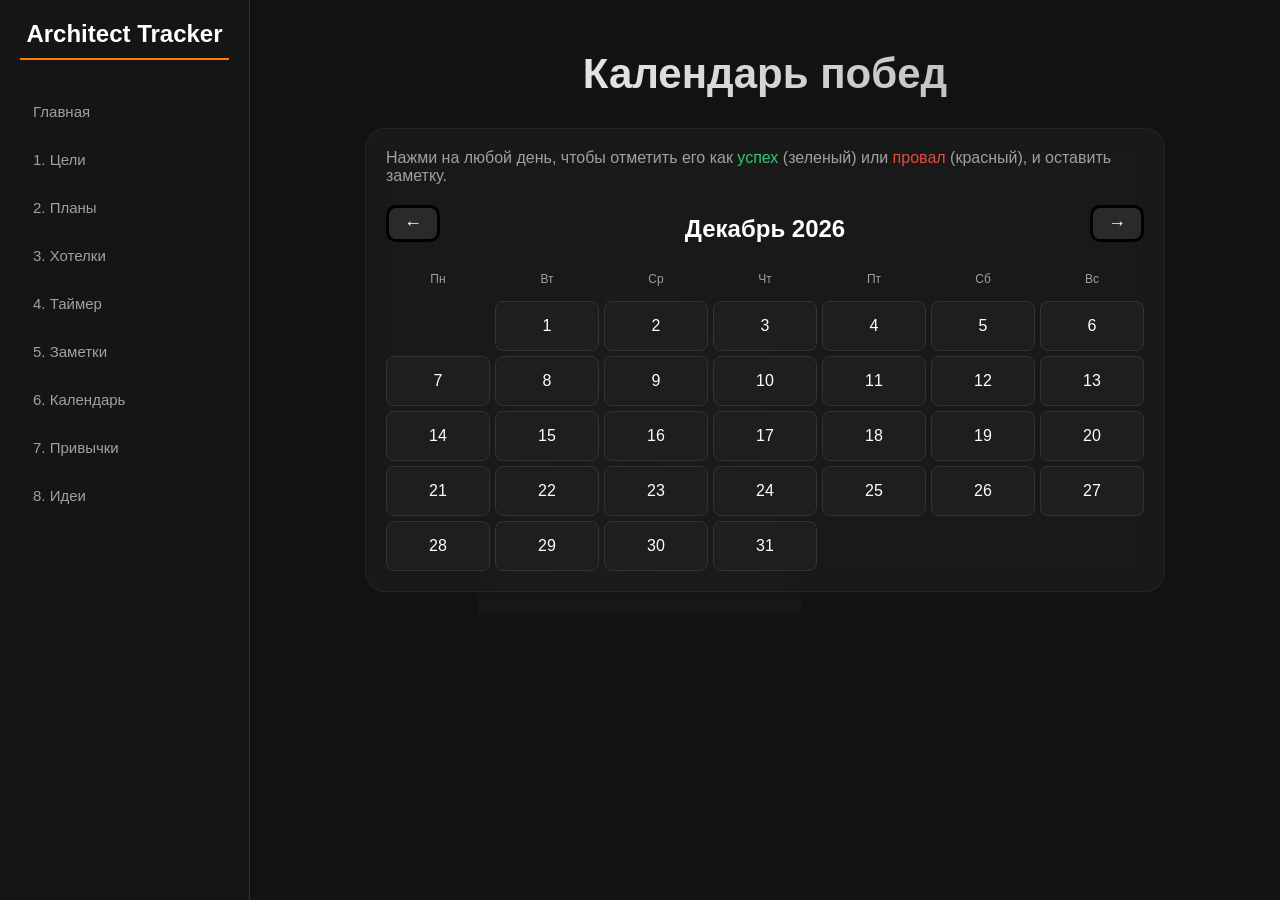
==== calendar.html @ 8249985f "Update calendar.html" ====
<!DOCTYPE html>
<html lang="ru">
<head>
    <meta charset="UTF-8">
    <meta name="viewport" content="width=device-width, initial-scale=1.0">
    <title>Календарь | Architect Tracker</title>
    <link rel="stylesheet" href="style.css">
</head>
<body>

    <div class="watermark">🏛️</div>

    <div class="sidebar">
        <div class="logo">Architect Tracker</div>
        <a href="index.html" class="nav-btn">Главная</a>
        <a href="goals.html" class="nav-btn">1. Цели</a>
        <a href="plans.html" class="nav-btn">2. Планы</a>
        <a href="wishes.html" class="nav-btn">3. Хотелки</a>
        <a href="timer.html" class="nav-btn">4. Таймер</a>
        <a href="notes.html" class="nav-btn">5. Заметки</a>
        <a href="calendar.html" class="nav-btn active">6. Календарь</a>
        <a href="habits.html" class="nav-btn">7. Привычки</a>
        <a href="ideas.html" class="nav-btn">8. Идеи</a>
    </div>

    <div class="main-content">
        <div class="header-center">
            <h1>Календарь побед</h1>
        </div>
        
        <div style="max-width: 800px; margin: 0 auto;">
            <div class="card" style="text-align: left;">
                <p style="color: var(--text-muted); margin-bottom: 20px;">Нажми на любой день, чтобы отметить его как <span style="color: #2ecc71;">успех</span> (зеленый) или <span style="color: #e74c3c;">провал</span> (красный), и оставить заметку.</p>
                
                <!-- Заголовок календаря -->
                <div style="display: flex; justify-content: space-between; align-items: center; margin-bottom: 20px;">
                    <button class="btn-primary" style="width: auto; padding: 5px 15px;" onclick="changeMonth(-1)">←</button>
                    <h2 id="month-year" style="color: #fff; margin: 0;">Месяц</h2>
                    <button class="btn-primary" style="width: auto; padding: 5px 15px;" onclick="changeMonth(1)">→</button>
                </div>

                <!-- Сетка календаря -->
                <div style="display: grid; grid-template-columns: repeat(7, 1fr); gap: 5px; text-align: center;">
                    <div style="color: var(--text-muted); font-size: 12px; padding-bottom: 10px;">Пн</div>
                    <div style="color: var(--text-muted); font-size: 12px; padding-bottom: 10px;">Вт</div>
                    <div style="color: var(--text-muted); font-size: 12px; padding-bottom: 10px;">Ср</div>
                    <div style="color: var(--text-muted); font-size: 12px; padding-bottom: 10px;">Чт</div>
                    <div style="color: var(--text-muted); font-size: 12px; padding-bottom: 10px;">Пт</div>
                    <div style="color: var(--text-muted); font-size: 12px; padding-bottom: 10px;">Сб</div>
                    <div style="color: var(--text-muted); font-size: 12px; padding-bottom: 10px;">Вс</div>
                    
                    <div id="calendar-days" style="display: contents;"></div>
                </div>
            </div>
        </div>
    </div>

    <!-- Модальное окно для заметки к дню -->
    <div id="day-modal" style="display: none; position: fixed; top: 0; left: 0; width: 100%; height: 100%; background: rgba(0,0,0,0.8); z-index: 1000; justify-content: center; align-items: center;">
        <div class="card" style="max-width: 400px; width: 100%; text-align: left;">
            <h2 id="modal-date-title" style="color: var(--accent-orange); margin-bottom: 15px;">День</h2>
            
            <select id="day-status" class="input-field" style="margin-bottom: 15px;">
                <option value="none">Обычный день</option>
                <option value="success">Успех (Зеленый)</option>
                <option value="fail">Провал (Красный)</option>
            </select>
            
            <textarea id="day-note" class="input-field" style="height: 80px; resize: vertical;" placeholder="Что произошло в этот день?"></textarea>
            
            <div style="margin-top: 15px;">
                <button class="btn-primary" onclick="saveDay()">Сохранить</button>
                <button class="btn-primary" style="background: #444;" onclick="closeDayModal()">Отмена</button>
            </div>
        </div>
    </div>

    <script src="calendar.js"></script>
</body>
</html>
---- style.css ----
:root {
    --bg-color: #121212;
    --card-bg: #1e1e1e;
    --text-main: #ffffff;
    --text-muted: #a0a0a0;
    --accent-orange: #ff7a00;
    --border-color: #333333;
    --btn-gray: #2a2a2a; /* Серый цвет кнопок */
    --btn-border: #000000; /* Черная обводка */
}

* { box-sizing: border-box; margin: 0; padding: 0; font-family: Arial, sans-serif; }
body { background-color: var(--bg-color); color: var(--text-main); display: flex; min-height: 100vh; }

/* --- БОКОВОЕ МЕНЮ --- */
.sidebar {
    width: 250px; background-color: #151515; border-right: 1px solid var(--border-color);
    padding: 20px; position: fixed; top: 0; left: 0; height: 100vh; overflow-y: auto; z-index: 10;
}
.logo { font-size: 24px; font-weight: bold; color: #fff; margin-bottom: 30px; text-align: center; border-bottom: 2px solid var(--accent-orange); padding-bottom: 10px; }
.nav-btn {
    display: block; width: 100%; padding: 12px; background: none; border: 1px solid transparent;
    color: var(--text-muted); text-align: left; font-size: 15px; cursor: pointer; border-radius: 8px; margin-bottom: 5px; text-decoration: none; transition: 0.3s;
}
.nav-btn:hover { background-color: var(--card-bg); color: var(--accent-orange); border-color: var(--accent-orange); }

/* --- КОНТЕНТ --- */
.main-content { margin-left: 250px; padding: 40px; width: calc(100% - 250px); min-height: 100vh; }
.header-center { text-align: center; margin-bottom: 30px; margin-top: 10px; }
.header-center h1 { font-size: 36px; color: #fff; margin-bottom: 10px; }
.subtitle { color: var(--text-muted); font-size: 16px; }

/* Сетка для главной */
.grid-menu { display: grid; grid-template-columns: repeat(auto-fit, minmax(300px, 1fr)); gap: 20px; max-width: 1000px; margin: 0 auto; }
.grid-card { background-color: var(--card-bg); padding: 25px; border-radius: 12px; border: 1px solid var(--border-color); text-decoration: none; color: #fff; transition: 0.3s; }
.grid-card:hover { border-color: var(--accent-orange); transform: translateY(-5px); box-shadow: 0 5px 15px rgba(255, 122, 0, 0.1); }
.grid-card h2 { color: var(--accent-orange); margin-bottom: 10px; font-size: 22px; }
.grid-card p { color: var(--text-muted); font-size: 15px; line-height: 1.5; }

/* Водяной знак */
.watermark { position: fixed; top: 50%; left: 50%; transform: translate(-50%, -50%); opacity: 0.03; font-size: 300px; pointer-events: none; z-index: 0; }

/* --- НОВЫЕ СТИЛИ ДЛЯ КНОПОК И ФОРМ --- */
.input-field {
    width: 100%; padding: 15px; margin-top: 5px; margin-bottom: 15px;
    background-color: var(--btn-gray); border: 2px solid #444; color: #fff; border-radius: 8px; font-size: 16px;
}
.input-field:focus { outline: none; border-color: var(--accent-orange); }

/* Главная кнопка (как ты просил) */
.btn-primary {
    display: block;
    width: 100%; /* На всю ширину */
    padding: 15px 20px;
    background-color: var(--btn-gray);
    color: #ffffff;
    border: 3px solid var(--btn-border); /* Черная обводка средней толщины */
    border-radius: 10px;
    cursor: pointer;
    font-weight: bold;
    font-size: 18px;
    text-align: center;
    transition: 0.3s;
    margin-bottom: 10px;
}
.btn-primary:hover { background-color: #333; border-color: var(--accent-orange); }
.btn-primary:focus { outline: none; }

/* Убираем уродливые браузерные рамки */
button:focus, input:focus, a:focus { outline: none !important; }

/* Карточки целей */
#goals-list { display: flex; flex-direction: column; gap: 20px; max-width: 800px; margin: 0 auto; }
.card { background-color: var(--card-bg); padding: 20px; border-radius: 12px; border: 1px solid var(--border-color); margin-bottom: 20px; }
/* --- ПРЕМИАЛЬНЫЕ АНИМАЦИИ И СТЕКЛО ДЛЯ ВСЕХ СТРАНИЦ --- */

/* Анимация появления карточек */
@keyframes fadeInUp {
    from { opacity: 0; transform: translateY(30px); }
    to { opacity: 1; transform: translateY(0); }
}

/* Делаем все карточки (цели, планы, заметки) стеклянными и анимированными */
.card {
    background: rgba(30, 30, 30, 0.6) !important; /* Полупрозрачный фон */
    backdrop-filter: blur(12px); /* Эффект стекла */
    border: 1px solid rgba(255, 255, 255, 0.05) !important;
    border-radius: 20px !important;
    transition: all 0.4s cubic-bezier(0.175, 0.885, 0.32, 1.275) !important;
    animation: fadeInUp 0.6s ease backwards;
    position: relative;
    overflow: hidden;
}

/* Эффект переливания при наведении на карточку (как на главной) */
.card::before {
    content: '';
    position: absolute;
    top: 0; left: 0; width: 100%; height: 100%;
    background: linear-gradient(45deg, transparent, rgba(255, 122, 0, 0.05), transparent);
    transform: translateX(-100%);
    transition: 0.5s;
    pointer-events: none; /* Чтобы не мешало кликам */
}

.card:hover {
    transform: translateY(-5px) scale(1.01) !important;
    border-color: rgba(255, 122, 0, 0.3) !important;
    box-shadow: 0 15px 30px rgba(0, 0, 0, 0.4), 0 0 20px rgba(255, 122, 0, 0.05) !important;
}

.card:hover::before {
    transform: translateX(100%);
}

/* Красивый градиентный заголовок для всех страниц */
.header-center h1 {
    background: linear-gradient(90deg, #fff, #aaa);
    -webkit-background-clip: text;
    -webkit-text-fill-color: transparent;
    font-size: 42px !important;
    margin-bottom: 10px;
}

/* Плавное появление кнопок и форм */
.btn-primary, .input-field {
    transition: all 0.3s ease;
}
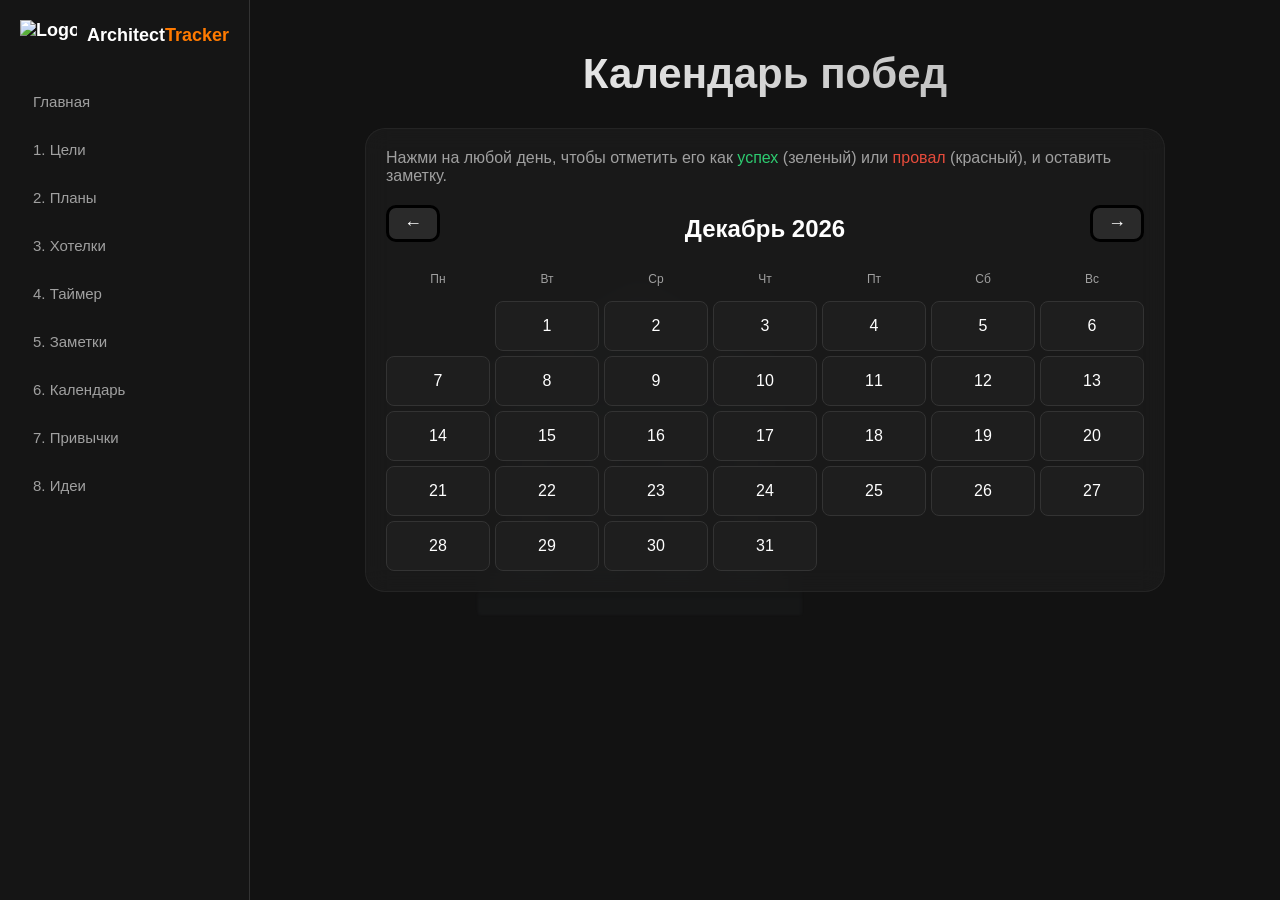
==== commit 18ae42a2: "Update calendar.html" ====
--- a/calendar.html
+++ b/calendar.html
@@ -11,7 +11,10 @@
     <div class="watermark">🏛️</div>
 
     <div class="sidebar">
-        <div class="logo">Architect Tracker</div>
+        <div class="logo">
+    <img src="logo.png" alt="Logo" style="height: 30px; vertical-align: middle; margin-right: 10px;">
+    <span>Architect</span> <span style="color: var(--accent-orange);">Tracker</span>
+</div>
         <a href="index.html" class="nav-btn">Главная</a>
         <a href="goals.html" class="nav-btn">1. Цели</a>
         <a href="plans.html" class="nav-btn">2. Планы</a>
--- a/style.css
+++ b/style.css
@@ -17,7 +17,19 @@
     width: 250px; background-color: #151515; border-right: 1px solid var(--border-color);
     padding: 20px; position: fixed; top: 0; left: 0; height: 100vh; overflow-y: auto; z-index: 10;
 }
-.logo { font-size: 24px; font-weight: bold; color: #fff; margin-bottom: 30px; text-align: center; border-bottom: 2px solid var(--accent-orange); padding-bottom: 10px; }
+.logo {
+    font-size: 18px;
+    font-weight: bold;
+    color: #fff;
+    margin-bottom: 30px;
+    text-align: center;
+    display: flex; /* Чтобы картинка и текст стояли в ряд */
+    align-items: center; /* Выравнивание по центру по вертикали */
+    justify-content: center; /* Выравнивание по центру по горизонтали */
+    white-space: nowrap;
+}
+}
+.logo { font-size: 20px; font-weight: bold; color: #fff; margin-bottom: 30px; text-align: center; border-bottom: 2px solid var(--accent-orange); padding-bottom: 10px; white-space: nowrap; overflow: hidden; text-overflow: ellipsis; }
 .nav-btn {
     display: block; width: 100%; padding: 12px; background: none; border: 1px solid transparent;
     color: var(--text-muted); text-align: left; font-size: 15px; cursor: pointer; border-radius: 8px; margin-bottom: 5px; text-decoration: none; transition: 0.3s;
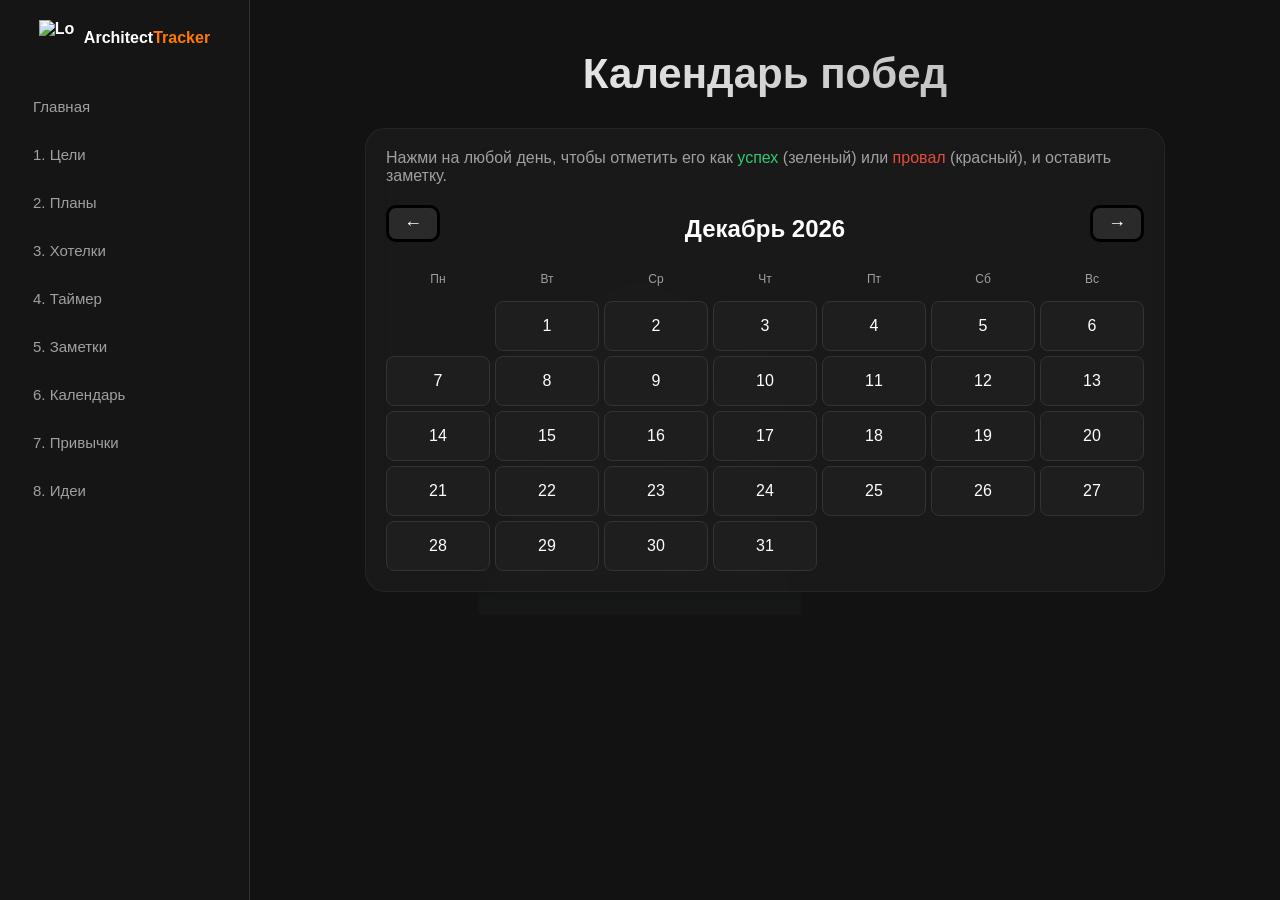
==== commit 25bd278b: "Update calendar.html" ====
--- a/calendar.html
+++ b/calendar.html
@@ -12,7 +12,7 @@
 
     <div class="sidebar">
         <div class="logo">
-    <img src="logo.png" alt="Logo" style="height: 30px; vertical-align: middle; margin-right: 10px;">
+    <img src="logo.png" alt="Logo" style="height: 35px; width: 35px; object-fit: contain; margin-right: 10px;">
     <span>Architect</span> <span style="color: var(--accent-orange);">Tracker</span>
 </div>
         <a href="index.html" class="nav-btn">Главная</a>
--- a/style.css
+++ b/style.css
@@ -18,14 +18,15 @@
     padding: 20px; position: fixed; top: 0; left: 0; height: 100vh; overflow-y: auto; z-index: 10;
 }
 .logo {
-    font-size: 18px;
+    font-size: 16px;
     font-weight: bold;
     color: #fff;
     margin-bottom: 30px;
     text-align: center;
-    display: flex; /* Чтобы картинка и текст стояли в ряд */
-    align-items: center; /* Выравнивание по центру по вертикали */
-    justify-content: center; /* Выравнивание по центру по горизонтали */
+    display: flex;
+    align-items: center;
+    justify-content: center;
+    overflow: hidden; /* Чтобы ничего не вылезало за края */
     white-space: nowrap;
 }
 }
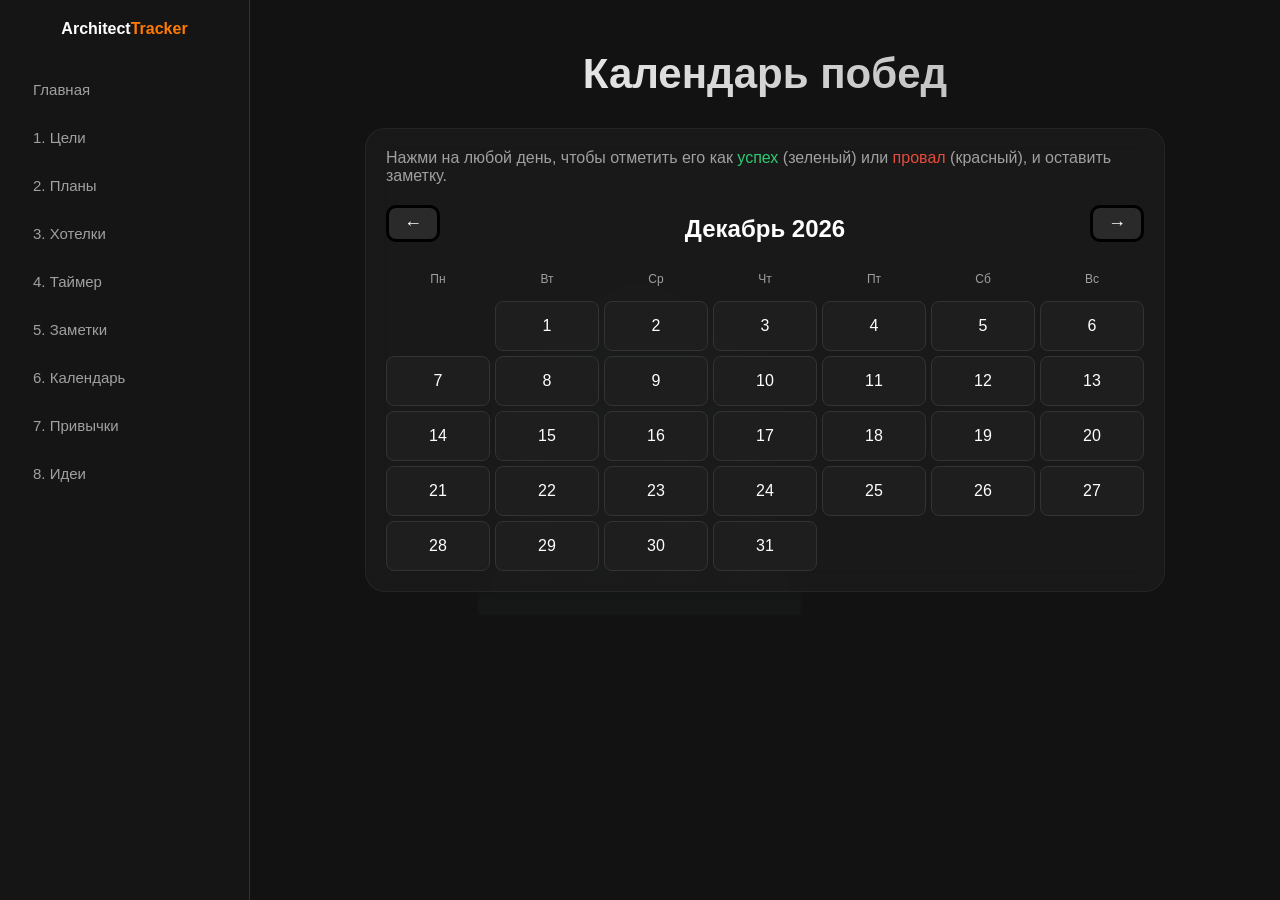
==== commit ce4c49cb: "Update calendar.html" ====
--- a/calendar.html
+++ b/calendar.html
@@ -12,7 +12,6 @@
 
     <div class="sidebar">
         <div class="logo">
-    <img src="logo.png" alt="Logo" style="height: 35px; width: 35px; object-fit: contain; margin-right: 10px;">
     <span>Architect</span> <span style="color: var(--accent-orange);">Tracker</span>
 </div>
         <a href="index.html" class="nav-btn">Главная</a>
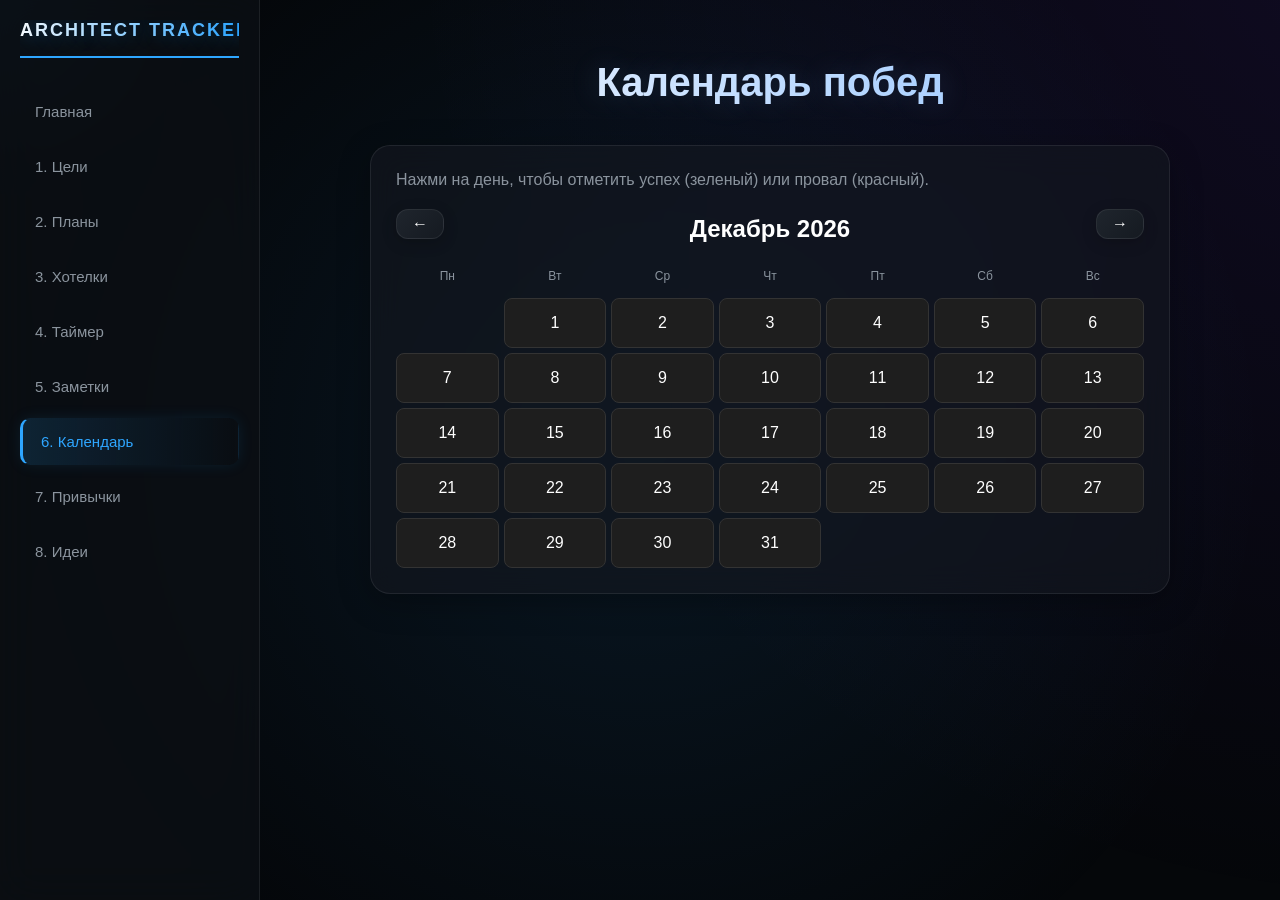
==== commit f0aa13b0: "Update calendar.html" ====
--- a/calendar.html
+++ b/calendar.html
@@ -7,13 +7,8 @@
     <link rel="stylesheet" href="style.css">
 </head>
 <body>
-
-    <div class="watermark">🏛️</div>
-
     <div class="sidebar">
-        <div class="logo">
-    <span>Architect</span> <span style="color: var(--accent-orange);">Tracker</span>
-</div>
+        <div class="logo">Architect Tracker</div>
         <a href="index.html" class="nav-btn">Главная</a>
         <a href="goals.html" class="nav-btn">1. Цели</a>
         <a href="plans.html" class="nav-btn">2. Планы</a>
@@ -26,22 +21,16 @@
     </div>
 
     <div class="main-content">
-        <div class="header-center">
-            <h1>Календарь побед</h1>
-        </div>
+        <div class="header-center"><h1>Календарь побед</h1></div>
         
         <div style="max-width: 800px; margin: 0 auto;">
             <div class="card" style="text-align: left;">
-                <p style="color: var(--text-muted); margin-bottom: 20px;">Нажми на любой день, чтобы отметить его как <span style="color: #2ecc71;">успех</span> (зеленый) или <span style="color: #e74c3c;">провал</span> (красный), и оставить заметку.</p>
-                
-                <!-- Заголовок календаря -->
+                <p style="color: var(--text-muted); margin-bottom: 20px;">Нажми на день, чтобы отметить успех (зеленый) или провал (красный).</p>
                 <div style="display: flex; justify-content: space-between; align-items: center; margin-bottom: 20px;">
                     <button class="btn-primary" style="width: auto; padding: 5px 15px;" onclick="changeMonth(-1)">←</button>
                     <h2 id="month-year" style="color: #fff; margin: 0;">Месяц</h2>
                     <button class="btn-primary" style="width: auto; padding: 5px 15px;" onclick="changeMonth(1)">→</button>
                 </div>
-
-                <!-- Сетка календаря -->
                 <div style="display: grid; grid-template-columns: repeat(7, 1fr); gap: 5px; text-align: center;">
                     <div style="color: var(--text-muted); font-size: 12px; padding-bottom: 10px;">Пн</div>
                     <div style="color: var(--text-muted); font-size: 12px; padding-bottom: 10px;">Вт</div>
@@ -50,33 +39,28 @@
                     <div style="color: var(--text-muted); font-size: 12px; padding-bottom: 10px;">Пт</div>
                     <div style="color: var(--text-muted); font-size: 12px; padding-bottom: 10px;">Сб</div>
                     <div style="color: var(--text-muted); font-size: 12px; padding-bottom: 10px;">Вс</div>
-                    
                     <div id="calendar-days" style="display: contents;"></div>
                 </div>
             </div>
         </div>
     </div>
 
-    <!-- Модальное окно для заметки к дню -->
-    <div id="day-modal" style="display: none; position: fixed; top: 0; left: 0; width: 100%; height: 100%; background: rgba(0,0,0,0.8); z-index: 1000; justify-content: center; align-items: center;">
-        <div class="card" style="max-width: 400px; width: 100%; text-align: left;">
-            <h2 id="modal-date-title" style="color: var(--accent-orange); margin-bottom: 15px;">День</h2>
-            
+    <div id="day-modal" style="display: none; position: fixed; top: 0; left: 0; width: 100%; height: 100%; background: rgba(0,0,0,0.85); z-index: 1000; justify-content: center; align-items: center; backdrop-filter: blur(8px);">
+        <div class="card" style="max-width: 400px; width: 100%; text-align: left; border: 1px solid var(--accent-color);">
+            <h2 id="modal-date-title" style="color: var(--accent-color); margin-bottom: 15px;">День</h2>
             <select id="day-status" class="input-field" style="margin-bottom: 15px;">
                 <option value="none">Обычный день</option>
                 <option value="success">Успех (Зеленый)</option>
                 <option value="fail">Провал (Красный)</option>
             </select>
-            
-            <textarea id="day-note" class="input-field" style="height: 80px; resize: vertical;" placeholder="Что произошло в этот день?"></textarea>
-            
+            <textarea id="day-note" class="input-field" style="height: 80px; resize: vertical;" placeholder="Что произошло?"></textarea>
             <div style="margin-top: 15px;">
                 <button class="btn-primary" onclick="saveDay()">Сохранить</button>
                 <button class="btn-primary" style="background: #444;" onclick="closeDayModal()">Отмена</button>
             </div>
         </div>
     </div>
-
     <script src="calendar.js"></script>
+    <script src="effects.js"></script>
 </body>
 </html>
--- a/style.css
+++ b/style.css
@@ -1,141 +1,240 @@
 :root {
-    --bg-color: #121212;
-    --card-bg: #1e1e1e;
+    --bg-color: #05070a;
+    --card-bg: rgba(20, 24, 33, 0.6);
     --text-main: #ffffff;
-    --text-muted: #a0a0a0;
-    --accent-orange: #ff7a00;
-    --border-color: #333333;
-    --btn-gray: #2a2a2a; /* Серый цвет кнопок */
-    --btn-border: #000000; /* Черная обводка */
-}
-
-* { box-sizing: border-box; margin: 0; padding: 0; font-family: Arial, sans-serif; }
-body { background-color: var(--bg-color); color: var(--text-main); display: flex; min-height: 100vh; }
+    --text-muted: #8b949e;
+    --accent-color: #2ea6ff;
+    --accent-glow: rgba(46, 166, 255, 0.4);
+    --border-color: rgba(255, 255, 255, 0.08);
+    --btn-gray: #1a1f28;
+}
+
+* { box-sizing: border-box; margin: 0; padding: 0; font-family: 'Segoe UI', Tahoma, Geneva, Verdana, sans-serif; }
+
+body { 
+    background-color: var(--bg-color); 
+    color: var(--text-main); 
+    display: flex; 
+    min-height: 100vh; 
+    overflow-x: hidden;
+    position: relative;
+}
+
+/* Aurora Background (Плавные переливы на фоне) */
+body::before {
+    content: '';
+    position: fixed;
+    top: -50%; left: -50%; width: 200%; height: 200%;
+    background: radial-gradient(circle at 50% 50%, rgba(46,166,255,0.1) 0%, transparent 40%),
+                radial-gradient(circle at 80% 20%, rgba(120, 50, 255, 0.1) 0%, transparent 40%);
+    animation: aurora 15s infinite alternate linear;
+    z-index: -1;
+    pointer-events: none;
+}
+@keyframes aurora {
+    0% { transform: scale(1) translate(0, 0); }
+    50% { transform: scale(1.1) translate(-5%, 5%); }
+    100% { transform: scale(1) translate(5%, -5%); }
+}
 
 /* --- БОКОВОЕ МЕНЮ --- */
 .sidebar {
-    width: 250px; background-color: #151515; border-right: 1px solid var(--border-color);
-    padding: 20px; position: fixed; top: 0; left: 0; height: 100vh; overflow-y: auto; z-index: 10;
-}
-.logo {
-    font-size: 16px;
-    font-weight: bold;
-    color: #fff;
-    margin-bottom: 30px;
-    text-align: center;
-    display: flex;
-    align-items: center;
-    justify-content: center;
-    overflow: hidden; /* Чтобы ничего не вылезало за края */
+    width: 260px; 
+    background: rgba(12, 15, 20, 0.8); 
+    backdrop-filter: blur(20px);
+    border-right: 1px solid var(--border-color);
+    padding: 20px; 
+    position: fixed; 
+    top: 0; 
+    left: 0; 
+    height: 100vh; 
+    overflow-y: auto; 
+    z-index: 10;
+}
+
+/* Логотип с сиянием */
+.logo { 
+    font-size: 18px; 
+    font-weight: 900; 
+    letter-spacing: 2px; 
+    background: linear-gradient(90deg, #fff, var(--accent-color), #fff);
+    background-size: 200% auto;
+    -webkit-background-clip: text;
+    -webkit-text-fill-color: transparent;
+    animation: shine 3s linear infinite;
+    margin-bottom: 30px; 
+    text-transform: uppercase; 
+    text-align: center; 
+    border-bottom: 2px solid var(--accent-color); 
+    padding-bottom: 15px; 
     white-space: nowrap;
-}
-}
-.logo { font-size: 20px; font-weight: bold; color: #fff; margin-bottom: 30px; text-align: center; border-bottom: 2px solid var(--accent-orange); padding-bottom: 10px; white-space: nowrap; overflow: hidden; text-overflow: ellipsis; }
+    overflow: hidden;
+    text-shadow: 0 0 20px var(--accent-glow);
+}
+@keyframes shine { to { background-position: 200% center; } }
+
+/* Кнопки меню */
 .nav-btn {
-    display: block; width: 100%; padding: 12px; background: none; border: 1px solid transparent;
-    color: var(--text-muted); text-align: left; font-size: 15px; cursor: pointer; border-radius: 8px; margin-bottom: 5px; text-decoration: none; transition: 0.3s;
-}
-.nav-btn:hover { background-color: var(--card-bg); color: var(--accent-orange); border-color: var(--accent-orange); }
+    display: block; 
+    width: 100%; 
+    padding: 14px; 
+    background: none; 
+    border: 1px solid transparent;
+    color: var(--text-muted); 
+    text-align: left; 
+    font-size: 15px; 
+    font-weight: 500;
+    cursor: pointer; 
+    border-radius: 10px; 
+    margin-bottom: 8px; 
+    text-decoration: none; 
+    transition: all 0.3s cubic-bezier(0.4, 0, 0.2, 1);
+}
+
+.nav-btn:hover, .nav-btn.active { 
+    background: linear-gradient(90deg, rgba(46,166,255,0.15), transparent); 
+    color: var(--accent-color); 
+    border-left: 3px solid var(--accent-color); 
+    padding-left: 18px;
+    box-shadow: 0 0 15px rgba(46,166,255,0.1);
+}
 
 /* --- КОНТЕНТ --- */
-.main-content { margin-left: 250px; padding: 40px; width: calc(100% - 250px); min-height: 100vh; }
-.header-center { text-align: center; margin-bottom: 30px; margin-top: 10px; }
-.header-center h1 { font-size: 36px; color: #fff; margin-bottom: 10px; }
-.subtitle { color: var(--text-muted); font-size: 16px; }
-
-/* Сетка для главной */
-.grid-menu { display: grid; grid-template-columns: repeat(auto-fit, minmax(300px, 1fr)); gap: 20px; max-width: 1000px; margin: 0 auto; }
-.grid-card { background-color: var(--card-bg); padding: 25px; border-radius: 12px; border: 1px solid var(--border-color); text-decoration: none; color: #fff; transition: 0.3s; }
-.grid-card:hover { border-color: var(--accent-orange); transform: translateY(-5px); box-shadow: 0 5px 15px rgba(255, 122, 0, 0.1); }
-.grid-card h2 { color: var(--accent-orange); margin-bottom: 10px; font-size: 22px; }
-.grid-card p { color: var(--text-muted); font-size: 15px; line-height: 1.5; }
-
-/* Водяной знак */
-.watermark { position: fixed; top: 50%; left: 50%; transform: translate(-50%, -50%); opacity: 0.03; font-size: 300px; pointer-events: none; z-index: 0; }
-
-/* --- НОВЫЕ СТИЛИ ДЛЯ КНОПОК И ФОРМ --- */
+.main-content { margin-left: 260px; padding: 40px; width: calc(100% - 260px); min-height: 100vh; position: relative; z-index: 5; }
+.header-center { text-align: center; margin-bottom: 40px; margin-top: 20px; animation: fadeInDown 1s ease; }
+.header-center h1 { 
+    font-size: 40px; 
+    font-weight: 800;
+    background: linear-gradient(90deg, #fff, #8bbfff);
+    -webkit-background-clip: text;
+    -webkit-text-fill-color: transparent;
+    margin-bottom: 10px; 
+    text-shadow: 0 0 30px rgba(139, 191, 255, 0.2);
+}
+
+/* --- ФОРМЫ И КНОПКИ --- */
 .input-field {
     width: 100%; padding: 15px; margin-top: 5px; margin-bottom: 15px;
-    background-color: var(--btn-gray); border: 2px solid #444; color: #fff; border-radius: 8px; font-size: 16px;
-}
-.input-field:focus { outline: none; border-color: var(--accent-orange); }
-
-/* Главная кнопка (как ты просил) */
+    background-color: rgba(255,255,255,0.05); 
+    border: 1px solid var(--border-color); 
+    color: #fff; 
+    border-radius: 10px; 
+    font-size: 16px;
+    transition: all 0.3s ease;
+}
+.input-field:focus { 
+    outline: none; 
+    border-color: var(--accent-color); 
+    box-shadow: 0 0 20px var(--accent-glow); 
+    background-color: rgba(46,166,255,0.05);
+}
+
 .btn-primary {
-    display: block;
-    width: 100%; /* На всю ширину */
-    padding: 15px 20px;
-    background-color: var(--btn-gray);
+    display: block; width: 100%; padding: 15px 20px;
+    background: linear-gradient(135deg, #1f252d, #151a21); 
     color: #ffffff;
-    border: 3px solid var(--btn-border); /* Черная обводка средней толщины */
-    border-radius: 10px;
-    cursor: pointer;
-    font-weight: bold;
-    font-size: 18px;
-    text-align: center;
-    transition: 0.3s;
-    margin-bottom: 10px;
-}
-.btn-primary:hover { background-color: #333; border-color: var(--accent-orange); }
-.btn-primary:focus { outline: none; }
-
-/* Убираем уродливые браузерные рамки */
-button:focus, input:focus, a:focus { outline: none !important; }
-
-/* Карточки целей */
-#goals-list { display: flex; flex-direction: column; gap: 20px; max-width: 800px; margin: 0 auto; }
-.card { background-color: var(--card-bg); padding: 20px; border-radius: 12px; border: 1px solid var(--border-color); margin-bottom: 20px; }
-/* --- ПРЕМИАЛЬНЫЕ АНИМАЦИИ И СТЕКЛО ДЛЯ ВСЕХ СТРАНИЦ --- */
-
-/* Анимация появления карточек */
-@keyframes fadeInUp {
-    from { opacity: 0; transform: translateY(30px); }
-    to { opacity: 1; transform: translateY(0); }
-}
-
-/* Делаем все карточки (цели, планы, заметки) стеклянными и анимированными */
-.card {
-    background: rgba(30, 30, 30, 0.6) !important; /* Полупрозрачный фон */
-    backdrop-filter: blur(12px); /* Эффект стекла */
-    border: 1px solid rgba(255, 255, 255, 0.05) !important;
-    border-radius: 20px !important;
-    transition: all 0.4s cubic-bezier(0.175, 0.885, 0.32, 1.275) !important;
-    animation: fadeInUp 0.6s ease backwards;
+    border: 1px solid var(--border-color); 
+    border-radius: 12px;
+    cursor: pointer; font-weight: bold; font-size: 16px;
+    text-align: center; transition: all 0.4s ease; margin-bottom: 10px;
     position: relative;
     overflow: hidden;
-}
-
-/* Эффект переливания при наведении на карточку (как на главной) */
-.card::before {
-    content: '';
-    position: absolute;
-    top: 0; left: 0; width: 100%; height: 100%;
-    background: linear-gradient(45deg, transparent, rgba(255, 122, 0, 0.05), transparent);
-    transform: translateX(-100%);
+    box-shadow: 0 4px 15px rgba(0,0,0,0.2);
+}
+.btn-primary::before {
+    content: ''; position: absolute; top: 0; left: -100%; width: 100%; height: 100%;
+    background: linear-gradient(90deg, transparent, rgba(255,255,255,0.1), transparent);
     transition: 0.5s;
-    pointer-events: none; /* Чтобы не мешало кликам */
-}
-
-.card:hover {
-    transform: translateY(-5px) scale(1.01) !important;
-    border-color: rgba(255, 122, 0, 0.3) !important;
-    box-shadow: 0 15px 30px rgba(0, 0, 0, 0.4), 0 0 20px rgba(255, 122, 0, 0.05) !important;
-}
-
-.card:hover::before {
-    transform: translateX(100%);
-}
-
-/* Красивый градиентный заголовок для всех страниц */
-.header-center h1 {
-    background: linear-gradient(90deg, #fff, #aaa);
-    -webkit-background-clip: text;
-    -webkit-text-fill-color: transparent;
-    font-size: 42px !important;
-    margin-bottom: 10px;
-}
-
-/* Плавное появление кнопок и форм */
-.btn-primary, .input-field {
-    transition: all 0.3s ease;
-}
+}
+.btn-primary:hover::before { left: 100%; }
+.btn-primary:hover { 
+    background: linear-gradient(135deg, #2a313a, #1f252d); 
+    border-color: var(--accent-color); 
+    box-shadow: 0 0 25px var(--accent-glow);
+    transform: translateY(-3px);
+}
+
+/* --- КАРТОЧКИ С 3D-ЭФФЕКТОМ (Стекло) --- */
+.card { 
+    background: var(--card-bg); 
+    backdrop-filter: blur(16px); 
+    border: 1px solid var(--border-color); 
+    border-radius: 20px; 
+    padding: 25px;
+    margin-bottom: 20px;
+    transition: all 0.4s cubic-bezier(0.175, 0.885, 0.32, 1.275);
+    box-shadow: 0 8px 32px rgba(0, 0, 0, 0.3);
+    position: relative;
+    overflow: hidden;
+    animation: fadeInUp 0.8s ease backwards;
+    transform-style: preserve-3d; /* Для 3D-эффекта */
+}
+.card:hover { 
+    border-color: rgba(46, 166, 255, 0.5); 
+    box-shadow: 0 15px 45px rgba(0, 0, 0, 0.4), 0 0 20px var(--accent-glow); 
+}
+
+/* Анимации */
+@keyframes fadeInDown { from { opacity: 0; transform: translateY(-30px); } to { opacity: 1; transform: translateY(0); } }
+@keyframes fadeInUp { from { opacity: 0; transform: translateY(30px); } to { opacity: 1; transform: translateY(0); } }
+
+/* --- 3D-ЭФФЕКТ И АНИМАЦИИ ДЛЯ ВСЕХ КАРТОЧЕК --- */
+.card, .grid-card {
+    transform-style: preserve-3d;
+    transition: transform 0.3s cubic-bezier(0.175, 0.885, 0.32, 1.275), box-shadow 0.3s ease, border-color 0.3s ease;
+    animation: slideUpFade 0.6s cubic-bezier(0.165, 0.84, 0.44, 1) backwards;
+    will-change: transform;
+}
+
+/* Эффект появления (выезд снизу с прозрачностью) */
+@keyframes slideUpFade {
+    from { opacity: 0; transform: translateY(40px) scale(0.95); }
+    to { opacity: 1; transform: translateY(0) scale(1); }
+}
+
+/* Эффект при наведении (свечение и подъем) */
+.card:hover, .grid-card:hover {
+    box-shadow: 0 15px 35px rgba(0, 0, 0, 0.4), 0 0 25px var(--accent-glow);
+    border-color: var(--accent-color);
+}
+
+/* Внутренние элементы карточек (для глубины) */
+.card h2, .card p, .card h3, .card span, .grid-card h2, .grid-card p {
+    transform: translateZ(20px); /* Выталкиваем текст вперед */
+}
+
+/* Кнопки внутри карточек */
+.card button, .card .btn-primary, .card input {
+    transform: translateZ(10px);
+}
+
+/* Стили для списков (Планы, Заметки, Идеи) */
+#plans-list > div, #notes-list > div, #ideas-list > div, #wishes-list > div {
+    animation: slideUpFade 0.5s ease backwards;
+}
+
+/* Задержка для появления карточек друг за другом (каскад) */
+#plans-list > div:nth-child(1) { animation-delay: 0.1s; }
+#plans-list > div:nth-child(2) { animation-delay: 0.2s; }
+#plans-list > div:nth-child(3) { animation-delay: 0.3s; }
+#plans-list > div:nth-child(4) { animation-delay: 0.4s; }
+#plans-list > div:nth-child(5) { animation-delay: 0.5s; }
+
+/* Календарь (3D эффект для дней) */
+.calendar-day {
+    transition: transform 0.2s ease, background-color 0.3s ease, box-shadow 0.3s ease;
+}
+.calendar-day:hover {
+    transform: scale(1.1) translateZ(10px);
+    box-shadow: 0 0 15px var(--accent-glow);
+    z-index: 5;
+}
+
+/* Привычки (3D эффект для квадратиков) */
+.habit-day-box {
+    transition: transform 0.2s ease, background-color 0.3s ease, box-shadow 0.3s ease;
+}
+.habit-day-box:hover {
+    transform: scale(1.15) translateZ(10px);
+    box-shadow: 0 0 15px var(--accent-glow);
+}
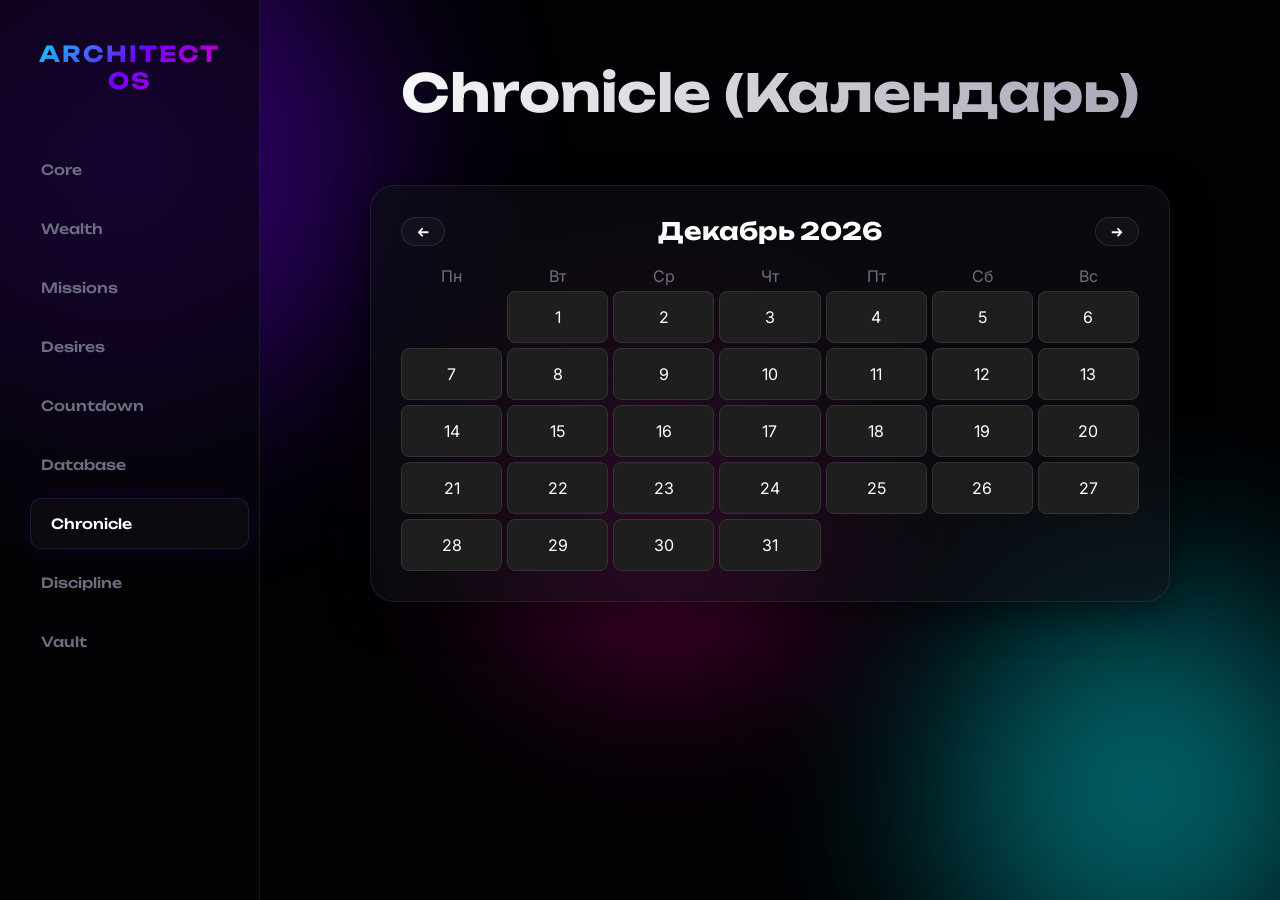
==== commit 9a8d3f24: "Update calendar.html" ====
--- a/calendar.html
+++ b/calendar.html
@@ -3,60 +3,51 @@
 <head>
     <meta charset="UTF-8">
     <meta name="viewport" content="width=device-width, initial-scale=1.0">
-    <title>Календарь | Architect Tracker</title>
+    <title>Chronicle | Architect OS</title>
     <link rel="stylesheet" href="style.css">
 </head>
 <body>
+    <div class="bg-orbs"><div class="orb orb-1"></div><div class="orb orb-2"></div><div class="orb orb-3"></div></div>
     <div class="sidebar">
-        <div class="logo">Architect Tracker</div>
-        <a href="index.html" class="nav-btn">Главная</a>
-        <a href="goals.html" class="nav-btn">1. Цели</a>
-        <a href="plans.html" class="nav-btn">2. Планы</a>
-        <a href="wishes.html" class="nav-btn">3. Хотелки</a>
-        <a href="timer.html" class="nav-btn">4. Таймер</a>
-        <a href="notes.html" class="nav-btn">5. Заметки</a>
-        <a href="calendar.html" class="nav-btn active">6. Календарь</a>
-        <a href="habits.html" class="nav-btn">7. Привычки</a>
-        <a href="ideas.html" class="nav-btn">8. Идеи</a>
+        <div class="logo">Architect OS</div>
+        <a href="index.html" class="nav-btn">Core</a>
+        <a href="goals.html" class="nav-btn">Wealth</a>
+        <a href="plans.html" class="nav-btn">Missions</a>
+        <a href="wishes.html" class="nav-btn">Desires</a>
+        <a href="timer.html" class="nav-btn">Countdown</a>
+        <a href="notes.html" class="nav-btn">Database</a>
+        <a href="calendar.html" class="nav-btn active">Chronicle</a>
+        <a href="habits.html" class="nav-btn">Discipline</a>
+        <a href="ideas.html" class="nav-btn">Vault</a>
     </div>
-
     <div class="main-content">
-        <div class="header-center"><h1>Календарь побед</h1></div>
-        
+        <div class="header-center"><h1>Chronicle (Календарь)</h1></div>
         <div style="max-width: 800px; margin: 0 auto;">
             <div class="card" style="text-align: left;">
-                <p style="color: var(--text-muted); margin-bottom: 20px;">Нажми на день, чтобы отметить успех (зеленый) или провал (красный).</p>
                 <div style="display: flex; justify-content: space-between; align-items: center; margin-bottom: 20px;">
                     <button class="btn-primary" style="width: auto; padding: 5px 15px;" onclick="changeMonth(-1)">←</button>
-                    <h2 id="month-year" style="color: #fff; margin: 0;">Месяц</h2>
+                    <h2 id="month-year" style="color: #fff;">Месяц</h2>
                     <button class="btn-primary" style="width: auto; padding: 5px 15px;" onclick="changeMonth(1)">→</button>
                 </div>
                 <div style="display: grid; grid-template-columns: repeat(7, 1fr); gap: 5px; text-align: center;">
-                    <div style="color: var(--text-muted); font-size: 12px; padding-bottom: 10px;">Пн</div>
-                    <div style="color: var(--text-muted); font-size: 12px; padding-bottom: 10px;">Вт</div>
-                    <div style="color: var(--text-muted); font-size: 12px; padding-bottom: 10px;">Ср</div>
-                    <div style="color: var(--text-muted); font-size: 12px; padding-bottom: 10px;">Чт</div>
-                    <div style="color: var(--text-muted); font-size: 12px; padding-bottom: 10px;">Пт</div>
-                    <div style="color: var(--text-muted); font-size: 12px; padding-bottom: 10px;">Сб</div>
-                    <div style="color: var(--text-muted); font-size: 12px; padding-bottom: 10px;">Вс</div>
+                    <div style="color: var(--text-muted);">Пн</div><div style="color: var(--text-muted);">Вт</div><div style="color: var(--text-muted);">Ср</div><div style="color: var(--text-muted);">Чт</div><div style="color: var(--text-muted);">Пт</div><div style="color: var(--text-muted);">Сб</div><div style="color: var(--text-muted);">Вс</div>
                     <div id="calendar-days" style="display: contents;"></div>
                 </div>
             </div>
         </div>
     </div>
-
-    <div id="day-modal" style="display: none; position: fixed; top: 0; left: 0; width: 100%; height: 100%; background: rgba(0,0,0,0.85); z-index: 1000; justify-content: center; align-items: center; backdrop-filter: blur(8px);">
-        <div class="card" style="max-width: 400px; width: 100%; text-align: left; border: 1px solid var(--accent-color);">
-            <h2 id="modal-date-title" style="color: var(--accent-color); margin-bottom: 15px;">День</h2>
+    <div id="day-modal" class="custom-modal">
+        <div class="custom-modal-content">
+            <h2 id="modal-date-title" style="color: var(--neon-cyan); margin-bottom: 15px;">День</h2>
             <select id="day-status" class="input-field" style="margin-bottom: 15px;">
-                <option value="none">Обычный день</option>
-                <option value="success">Успех (Зеленый)</option>
-                <option value="fail">Провал (Красный)</option>
+                <option value="none">Обычный</option>
+                <option value="success">Успех</option>
+                <option value="fail">Провал</option>
             </select>
-            <textarea id="day-note" class="input-field" style="height: 80px; resize: vertical;" placeholder="Что произошло?"></textarea>
-            <div style="margin-top: 15px;">
-                <button class="btn-primary" onclick="saveDay()">Сохранить</button>
-                <button class="btn-primary" style="background: #444;" onclick="closeDayModal()">Отмена</button>
+            <textarea id="day-note" class="input-field" style="height: 80px;" placeholder="Что произошло?"></textarea>
+            <div class="custom-modal-buttons">
+                <button class="custom-modal-btn btn-confirm-delete" onclick="saveDay()" style="background: var(--neon-cyan);">Сохранить</button>
+                <button class="custom-modal-btn btn-cancel-delete" onclick="closeDayModal()">Отмена</button>
             </div>
         </div>
     </div>
--- a/style.css
+++ b/style.css
@@ -1,18 +1,27 @@
+@import url('https://fonts.googleapis.com/css2?family=Unbounded:wght@300;500;700&family=Inter:wght@400;600&display=swap');
+
 :root {
-    --bg-color: #05070a;
-    --card-bg: rgba(20, 24, 33, 0.6);
+    --bg-base: #020204;
+    --panel-bg: rgba(18, 18, 24, 0.55);
+    --glass-border: rgba(255, 255, 255, 0.08);
+    
     --text-main: #ffffff;
-    --text-muted: #8b949e;
-    --accent-color: #2ea6ff;
-    --accent-glow: rgba(46, 166, 255, 0.4);
-    --border-color: rgba(255, 255, 255, 0.08);
-    --btn-gray: #1a1f28;
+    --text-muted: #6e6e80;
+    
+    /* Новая агрессивная палитра: Кибер-неон */
+    --neon-cyan: #00f3ff;
+    --neon-magenta: #ff00a0;
+    --neon-violet: #7000ff;
+    
+    --gradient-core: linear-gradient(135deg, var(--neon-cyan), var(--neon-violet), var(--neon-magenta));
+    --gradient-text: linear-gradient(to right, #fff, #a0a0b0);
 }
 
-* { box-sizing: border-box; margin: 0; padding: 0; font-family: 'Segoe UI', Tahoma, Geneva, Verdana, sans-serif; }
+* { box-sizing: border-box; margin: 0; padding: 0; font-family: 'Inter', sans-serif; }
+h1, h2, h3, .logo, .nav-btn { font-family: 'Unbounded', sans-serif; }
 
 body { 
-    background-color: var(--bg-color); 
+    background-color: var(--bg-base); 
     color: var(--text-main); 
     display: flex; 
     min-height: 100vh; 
@@ -20,221 +29,104 @@
     position: relative;
 }
 
-/* Aurora Background (Плавные переливы на фоне) */
-body::before {
-    content: '';
-    position: fixed;
-    top: -50%; left: -50%; width: 200%; height: 200%;
-    background: radial-gradient(circle at 50% 50%, rgba(46,166,255,0.1) 0%, transparent 40%),
-                radial-gradient(circle at 80% 20%, rgba(120, 50, 255, 0.1) 0%, transparent 40%);
-    animation: aurora 15s infinite alternate linear;
-    z-index: -1;
-    pointer-events: none;
+/* --- СЛОЖНЫЙ ФОН (Живые сферы) --- */
+.bg-orbs {
+    position: fixed; top: 0; left: 0; width: 100%; height: 100%; z-index: -1; overflow: hidden;
 }
-@keyframes aurora {
-    0% { transform: scale(1) translate(0, 0); }
-    50% { transform: scale(1.1) translate(-5%, 5%); }
-    100% { transform: scale(1) translate(5%, -5%); }
+.orb {
+    position: absolute; border-radius: 50%; filter: blur(100px); opacity: 0.4;
+    animation: float 20s infinite alternate ease-in-out;
+}
+.orb-1 { width: 500px; height: 500px; background: var(--neon-violet); top: -10%; left: -10%; }
+.orb-2 { width: 400px; height: 400px; background: var(--neon-cyan); bottom: -10%; right: -5%; animation-delay: -5s; }
+.orb-3 { width: 300px; height: 300px; background: var(--neon-magenta); top: 40%; left: 40%; animation-delay: -10s; }
+
+@keyframes float {
+    0% { transform: translate(0, 0) scale(1); }
+    100% { transform: translate(50px, 50px) scale(1.1); }
 }
 
-/* --- БОКОВОЕ МЕНЮ --- */
+/* --- БОКОВОЕ МЕНЮ (Строгое) --- */
 .sidebar {
     width: 260px; 
-    background: rgba(12, 15, 20, 0.8); 
-    backdrop-filter: blur(20px);
-    border-right: 1px solid var(--border-color);
-    padding: 20px; 
-    position: fixed; 
-    top: 0; 
-    left: 0; 
-    height: 100vh; 
-    overflow-y: auto; 
-    z-index: 10;
+    background: rgba(5, 5, 8, 0.6); 
+    backdrop-filter: blur(30px);
+    -webkit-backdrop-filter: blur(30px);
+    border-right: 1px solid var(--glass-border);
+    padding: 40px 20px; 
+    position: fixed; top: 0; left: 0; height: 100vh; 
+    z-index: 100;
 }
 
-/* Логотип с сиянием */
 .logo { 
-    font-size: 18px; 
-    font-weight: 900; 
-    letter-spacing: 2px; 
-    background: linear-gradient(90deg, #fff, var(--accent-color), #fff);
-    background-size: 200% auto;
-    -webkit-background-clip: text;
-    -webkit-text-fill-color: transparent;
-    animation: shine 3s linear infinite;
-    margin-bottom: 30px; 
-    text-transform: uppercase; 
-    text-align: center; 
-    border-bottom: 2px solid var(--accent-color); 
-    padding-bottom: 15px; 
-    white-space: nowrap;
-    overflow: hidden;
-    text-shadow: 0 0 20px var(--accent-glow);
-}
-@keyframes shine { to { background-position: 200% center; } }
-
-/* Кнопки меню */
-.nav-btn {
-    display: block; 
-    width: 100%; 
-    padding: 14px; 
-    background: none; 
-    border: 1px solid transparent;
-    color: var(--text-muted); 
-    text-align: left; 
-    font-size: 15px; 
-    font-weight: 500;
-    cursor: pointer; 
-    border-radius: 10px; 
-    margin-bottom: 8px; 
-    text-decoration: none; 
-    transition: all 0.3s cubic-bezier(0.4, 0, 0.2, 1);
+    font-size: 22px; font-weight: 700; letter-spacing: 2px;
+    background: var(--gradient-core);
+    -webkit-background-clip: text; -webkit-text-fill-color: transparent;
+    margin-bottom: 50px; text-align: center; text-transform: uppercase;
 }
 
+.nav-btn {
+    display: flex; align-items: center;
+    padding: 16px 20px; color: var(--text-muted); 
+    font-size: 14px; font-weight: 500; text-decoration: none; 
+    border-radius: 12px; margin-bottom: 8px; 
+    transition: all 0.4s cubic-bezier(0.175, 0.885, 0.32, 1.275);
+    border: 1px solid transparent;
+}
 .nav-btn:hover, .nav-btn.active { 
-    background: linear-gradient(90deg, rgba(46,166,255,0.15), transparent); 
-    color: var(--accent-color); 
-    border-left: 3px solid var(--accent-color); 
-    padding-left: 18px;
-    box-shadow: 0 0 15px rgba(46,166,255,0.1);
+    background: rgba(255, 255, 255, 0.03); 
+    color: #fff; border: 1px solid var(--glass-border);
+    box-shadow: 0 0 20px rgba(112, 0, 255, 0.15);
+    transform: translateX(10px);
 }
 
 /* --- КОНТЕНТ --- */
-.main-content { margin-left: 260px; padding: 40px; width: calc(100% - 260px); min-height: 100vh; position: relative; z-index: 5; }
-.header-center { text-align: center; margin-bottom: 40px; margin-top: 20px; animation: fadeInDown 1s ease; }
-.header-center h1 { 
-    font-size: 40px; 
-    font-weight: 800;
-    background: linear-gradient(90deg, #fff, #8bbfff);
-    -webkit-background-clip: text;
-    -webkit-text-fill-color: transparent;
-    margin-bottom: 10px; 
-    text-shadow: 0 0 30px rgba(139, 191, 255, 0.2);
-}
+.main-content { margin-left: 260px; padding: 60px; width: calc(100% - 260px); min-height: 100vh; position: relative; z-index: 5; }
+.header-center { text-align: center; margin-bottom: 60px; }
+.header-center h1 { font-size: 52px; font-weight: 700; background: var(--gradient-text); -webkit-background-clip: text; -webkit-text-fill-color: transparent; }
 
-/* --- ФОРМЫ И КНОПКИ --- */
-.input-field {
-    width: 100%; padding: 15px; margin-top: 5px; margin-bottom: 15px;
-    background-color: rgba(255,255,255,0.05); 
-    border: 1px solid var(--border-color); 
-    color: #fff; 
-    border-radius: 10px; 
-    font-size: 16px;
-    transition: all 0.3s ease;
-}
-.input-field:focus { 
-    outline: none; 
-    border-color: var(--accent-color); 
-    box-shadow: 0 0 20px var(--accent-glow); 
-    background-color: rgba(46,166,255,0.05);
-}
-
+/* --- КНОПКИ (Жидкий металл) --- */
 .btn-primary {
-    display: block; width: 100%; padding: 15px 20px;
-    background: linear-gradient(135deg, #1f252d, #151a21); 
-    color: #ffffff;
-    border: 1px solid var(--border-color); 
-    border-radius: 12px;
-    cursor: pointer; font-weight: bold; font-size: 16px;
-    text-align: center; transition: all 0.4s ease; margin-bottom: 10px;
-    position: relative;
-    overflow: hidden;
-    box-shadow: 0 4px 15px rgba(0,0,0,0.2);
+    display: inline-flex; justify-content: center; align-items: center;
+    width: 100%; padding: 18px 30px;
+    background: rgba(255,255,255,0.03); color: #fff;
+    border: 1px solid rgba(255,255,255,0.1); border-radius: 16px;
+    cursor: pointer; font-family: 'Unbounded', sans-serif; font-size: 14px; font-weight: 500;
+    transition: all 0.4s ease; position: relative; overflow: hidden; z-index: 1;
 }
 .btn-primary::before {
-    content: ''; position: absolute; top: 0; left: -100%; width: 100%; height: 100%;
-    background: linear-gradient(90deg, transparent, rgba(255,255,255,0.1), transparent);
-    transition: 0.5s;
+    content: ''; position: absolute; inset: 0; z-index: -1;
+    background: var(--gradient-core); opacity: 0; transition: 0.4s;
 }
-.btn-primary:hover::before { left: 100%; }
-.btn-primary:hover { 
-    background: linear-gradient(135deg, #2a313a, #1f252d); 
-    border-color: var(--accent-color); 
-    box-shadow: 0 0 25px var(--accent-glow);
-    transform: translateY(-3px);
+.btn-primary:hover { border-color: transparent; box-shadow: 0 0 30px rgba(0, 243, 255, 0.3); transform: translateY(-3px); }
+.btn-primary:hover::before { opacity: 1; }
+
+/* --- ПОЛЯ ВВОДА --- */
+.input-field {
+    width: 100%; padding: 18px; margin-top: 5px; margin-bottom: 20px;
+    background: rgba(0,0,0,0.5); border: 1px solid rgba(255,255,255,0.1); 
+    color: var(--neon-cyan); font-family: 'Inter', sans-serif; border-radius: 12px; font-size: 15px;
+    transition: 0.3s;
 }
+.input-field:focus { outline: none; border-color: var(--neon-cyan); box-shadow: 0 0 20px rgba(0, 243, 255, 0.1); }
 
-/* --- КАРТОЧКИ С 3D-ЭФФЕКТОМ (Стекло) --- */
+/* --- КАРТОЧКИ (3D + Жидкое стекло) --- */
 .card { 
-    background: var(--card-bg); 
-    backdrop-filter: blur(16px); 
-    border: 1px solid var(--border-color); 
-    border-radius: 20px; 
-    padding: 25px;
-    margin-bottom: 20px;
+    background: var(--panel-bg); backdrop-filter: blur(40px); -webkit-backdrop-filter: blur(40px);
+    border: 1px solid var(--glass-border); border-radius: 24px; padding: 30px; margin-bottom: 24px;
     transition: all 0.4s cubic-bezier(0.175, 0.885, 0.32, 1.275);
-    box-shadow: 0 8px 32px rgba(0, 0, 0, 0.3);
-    position: relative;
-    overflow: hidden;
-    animation: fadeInUp 0.8s ease backwards;
-    transform-style: preserve-3d; /* Для 3D-эффекта */
+    box-shadow: 0 10px 40px rgba(0, 0, 0, 0.5);
+    transform-style: preserve-3d;
 }
-.card:hover { 
-    border-color: rgba(46, 166, 255, 0.5); 
-    box-shadow: 0 15px 45px rgba(0, 0, 0, 0.4), 0 0 20px var(--accent-glow); 
-}
+.card:hover { border-color: rgba(255, 255, 255, 0.2); box-shadow: 0 20px 50px rgba(0, 0, 0, 0.8), 0 0 30px rgba(112, 0, 255, 0.1); }
 
-/* Анимации */
-@keyframes fadeInDown { from { opacity: 0; transform: translateY(-30px); } to { opacity: 1; transform: translateY(0); } }
-@keyframes fadeInUp { from { opacity: 0; transform: translateY(30px); } to { opacity: 1; transform: translateY(0); } }
-
-/* --- 3D-ЭФФЕКТ И АНИМАЦИИ ДЛЯ ВСЕХ КАРТОЧЕК --- */
-.card, .grid-card {
-    transform-style: preserve-3d;
-    transition: transform 0.3s cubic-bezier(0.175, 0.885, 0.32, 1.275), box-shadow 0.3s ease, border-color 0.3s ease;
-    animation: slideUpFade 0.6s cubic-bezier(0.165, 0.84, 0.44, 1) backwards;
-    will-change: transform;
-}
-
-/* Эффект появления (выезд снизу с прозрачностью) */
-@keyframes slideUpFade {
-    from { opacity: 0; transform: translateY(40px) scale(0.95); }
-    to { opacity: 1; transform: translateY(0) scale(1); }
-}
-
-/* Эффект при наведении (свечение и подъем) */
-.card:hover, .grid-card:hover {
-    box-shadow: 0 15px 35px rgba(0, 0, 0, 0.4), 0 0 25px var(--accent-glow);
-    border-color: var(--accent-color);
-}
-
-/* Внутренние элементы карточек (для глубины) */
-.card h2, .card p, .card h3, .card span, .grid-card h2, .grid-card p {
-    transform: translateZ(20px); /* Выталкиваем текст вперед */
-}
-
-/* Кнопки внутри карточек */
-.card button, .card .btn-primary, .card input {
-    transform: translateZ(10px);
-}
-
-/* Стили для списков (Планы, Заметки, Идеи) */
-#plans-list > div, #notes-list > div, #ideas-list > div, #wishes-list > div {
-    animation: slideUpFade 0.5s ease backwards;
-}
-
-/* Задержка для появления карточек друг за другом (каскад) */
-#plans-list > div:nth-child(1) { animation-delay: 0.1s; }
-#plans-list > div:nth-child(2) { animation-delay: 0.2s; }
-#plans-list > div:nth-child(3) { animation-delay: 0.3s; }
-#plans-list > div:nth-child(4) { animation-delay: 0.4s; }
-#plans-list > div:nth-child(5) { animation-delay: 0.5s; }
-
-/* Календарь (3D эффект для дней) */
-.calendar-day {
-    transition: transform 0.2s ease, background-color 0.3s ease, box-shadow 0.3s ease;
-}
-.calendar-day:hover {
-    transform: scale(1.1) translateZ(10px);
-    box-shadow: 0 0 15px var(--accent-glow);
-    z-index: 5;
-}
-
-/* Привычки (3D эффект для квадратиков) */
-.habit-day-box {
-    transition: transform 0.2s ease, background-color 0.3s ease, box-shadow 0.3s ease;
-}
-.habit-day-box:hover {
-    transform: scale(1.15) translateZ(10px);
-    box-shadow: 0 0 15px var(--accent-glow);
-}
+/* Модалка */
+.custom-modal { display: none; position: fixed; inset: 0; background: rgba(0, 0, 0, 0.9); z-index: 9999; justify-content: center; align-items: center; backdrop-filter: blur(10px); }
+.custom-modal-content { background: #0a0a0f; padding: 40px; border-radius: 24px; border: 1px solid var(--glass-border); max-width: 450px; width: 90%; text-align: center; box-shadow: 0 0 50px rgba(255, 0, 160, 0.2); }
+.custom-modal h3 { font-size: 24px; margin-bottom: 15px; color: var(--neon-magenta); }
+.custom-modal p { color: var(--text-muted); margin-bottom: 30px; }
+.custom-modal-buttons { display: flex; gap: 15px; }
+.custom-modal-btn { flex: 1; padding: 16px; border-radius: 12px; cursor: pointer; font-family: 'Unbounded', sans-serif; font-weight: 500; border: none; transition: 0.3s; }
+.btn-confirm-delete { background: var(--neon-magenta); color: white; }
+.btn-confirm-delete:hover { box-shadow: 0 0 20px var(--neon-magenta); }
+.btn-cancel-delete { background: rgba(255,255,255,0.05); color: white; border: 1px solid rgba(255,255,255,0.1); }
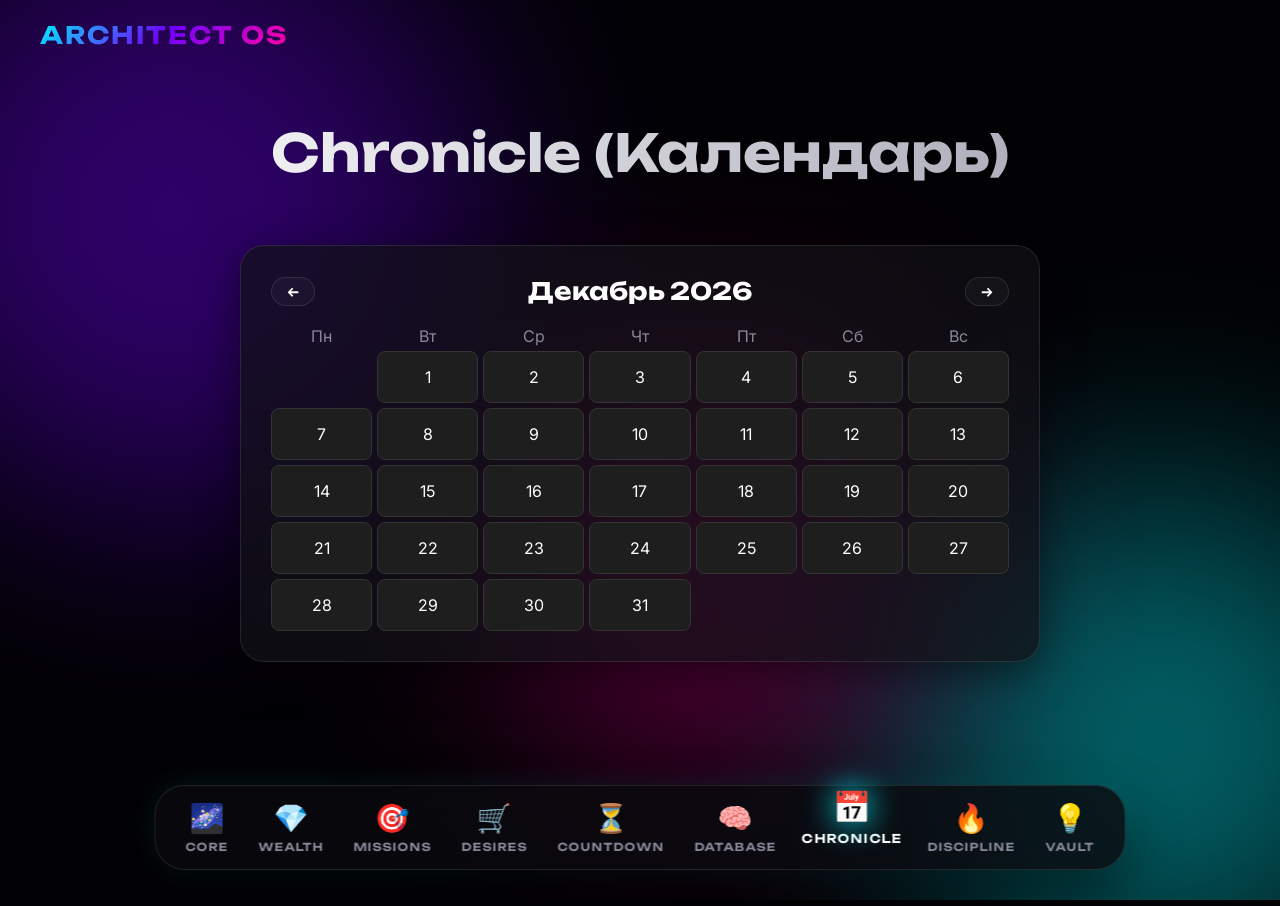
==== commit 8abae433: "Update calendar.html" ====
--- a/calendar.html
+++ b/calendar.html
@@ -8,18 +8,21 @@
 </head>
 <body>
     <div class="bg-orbs"><div class="orb orb-1"></div><div class="orb orb-2"></div><div class="orb orb-3"></div></div>
-    <div class="sidebar">
-        <div class="logo">Architect OS</div>
-        <a href="index.html" class="nav-btn">Core</a>
-        <a href="goals.html" class="nav-btn">Wealth</a>
-        <a href="plans.html" class="nav-btn">Missions</a>
-        <a href="wishes.html" class="nav-btn">Desires</a>
-        <a href="timer.html" class="nav-btn">Countdown</a>
-        <a href="notes.html" class="nav-btn">Database</a>
-        <a href="calendar.html" class="nav-btn active">Chronicle</a>
-        <a href="habits.html" class="nav-btn">Discipline</a>
-        <a href="ideas.html" class="nav-btn">Vault</a>
+    
+    <div class="top-bar"><div class="logo">Architect OS</div></div>
+
+    <div class="dock">
+        <a href="index.html" class="dock-item"><div class="dock-icon">🌌</div><div class="dock-label">Core</div></a>
+        <a href="goals.html" class="dock-item"><div class="dock-icon">💎</div><div class="dock-label">Wealth</div></a>
+        <a href="plans.html" class="dock-item"><div class="dock-icon">🎯</div><div class="dock-label">Missions</div></a>
+        <a href="wishes.html" class="dock-item"><div class="dock-icon">🛒</div><div class="dock-label">Desires</div></a>
+        <a href="timer.html" class="dock-item"><div class="dock-icon">⏳</div><div class="dock-label">Countdown</div></a>
+        <a href="notes.html" class="dock-item"><div class="dock-icon">🧠</div><div class="dock-label">Database</div></a>
+        <a href="calendar.html" class="dock-item active"><div class="dock-icon">📅</div><div class="dock-label">Chronicle</div></a>
+        <a href="habits.html" class="dock-item"><div class="dock-icon">🔥</div><div class="dock-label">Discipline</div></a>
+        <a href="ideas.html" class="dock-item"><div class="dock-icon">💡</div><div class="dock-label">Vault</div></a>
     </div>
+
     <div class="main-content">
         <div class="header-center"><h1>Chronicle (Календарь)</h1></div>
         <div style="max-width: 800px; margin: 0 auto;">
@@ -36,6 +39,7 @@
             </div>
         </div>
     </div>
+
     <div id="day-modal" class="custom-modal">
         <div class="custom-modal-content">
             <h2 id="modal-date-title" style="color: var(--neon-cyan); margin-bottom: 15px;">День</h2>
--- a/style.css
+++ b/style.css
@@ -2,17 +2,13 @@
 
 :root {
     --bg-base: #020204;
-    --panel-bg: rgba(18, 18, 24, 0.55);
-    --glass-border: rgba(255, 255, 255, 0.08);
-    
+    --panel-bg: rgba(18, 18, 24, 0.7);
+    --glass-border: rgba(255, 255, 255, 0.1);
     --text-main: #ffffff;
-    --text-muted: #6e6e80;
-    
-    /* Новая агрессивная палитра: Кибер-неон */
+    --text-muted: #888899;
     --neon-cyan: #00f3ff;
     --neon-magenta: #ff00a0;
     --neon-violet: #7000ff;
-    
     --gradient-core: linear-gradient(135deg, var(--neon-cyan), var(--neon-violet), var(--neon-magenta));
     --gradient-text: linear-gradient(to right, #fff, #a0a0b0);
 }
@@ -23,110 +19,81 @@
 body { 
     background-color: var(--bg-base); 
     color: var(--text-main); 
-    display: flex; 
     min-height: 100vh; 
     overflow-x: hidden;
     position: relative;
+    padding-bottom: 100px; /* Отступ снизу для плавающего меню */
 }
 
-/* --- СЛОЖНЫЙ ФОН (Живые сферы) --- */
-.bg-orbs {
-    position: fixed; top: 0; left: 0; width: 100%; height: 100%; z-index: -1; overflow: hidden;
+/* --- ФОН (Сферы) --- */
+.bg-orbs { position: fixed; top: 0; left: 0; width: 100%; height: 100%; z-index: -1; overflow: hidden; }
+.orb { position: absolute; border-radius: 50%; filter: blur(120px); opacity: 0.4; animation: float 25s infinite alternate ease-in-out; }
+.orb-1 { width: 600px; height: 600px; background: var(--neon-violet); top: -10%; left: -10%; }
+.orb-2 { width: 500px; height: 500px; background: var(--neon-cyan); bottom: -10%; right: -10%; animation-delay: -5s; }
+.orb-3 { width: 400px; height: 400px; background: var(--neon-magenta); top: 40%; left: 40%; animation-delay: -10s; }
+@keyframes float { 0% { transform: translate(0, 0) scale(1); } 100% { transform: translate(100px, 100px) scale(1.2); } }
+
+/* --- ВЕРХНЯЯ ПАНЕЛЬ (Логотип) --- */
+.top-bar {
+    position: fixed; top: 0; left: 0; width: 100%; padding: 20px 40px;
+    display: flex; justify-content: space-between; align-items: center;
+    z-index: 100; pointer-events: none;
 }
-.orb {
-    position: absolute; border-radius: 50%; filter: blur(100px); opacity: 0.4;
-    animation: float 20s infinite alternate ease-in-out;
-}
-.orb-1 { width: 500px; height: 500px; background: var(--neon-violet); top: -10%; left: -10%; }
-.orb-2 { width: 400px; height: 400px; background: var(--neon-cyan); bottom: -10%; right: -5%; animation-delay: -5s; }
-.orb-3 { width: 300px; height: 300px; background: var(--neon-magenta); top: 40%; left: 40%; animation-delay: -10s; }
-
-@keyframes float {
-    0% { transform: translate(0, 0) scale(1); }
-    100% { transform: translate(50px, 50px) scale(1.1); }
+.logo { 
+    font-size: 24px; font-weight: 700; letter-spacing: 2px;
+    background: var(--gradient-core); -webkit-background-clip: text; -webkit-text-fill-color: transparent;
+    pointer-events: auto; text-transform: uppercase;
 }
 
-/* --- БОКОВОЕ МЕНЮ (Строгое) --- */
-.sidebar {
-    width: 260px; 
-    background: rgba(5, 5, 8, 0.6); 
-    backdrop-filter: blur(30px);
-    -webkit-backdrop-filter: blur(30px);
-    border-right: 1px solid var(--glass-border);
-    padding: 40px 20px; 
-    position: fixed; top: 0; left: 0; height: 100vh; 
-    z-index: 100;
+/* --- ПЛАВАЮЩЕЕ НИЖНЕЕ МЕНЮ (Dock) --- */
+.dock {
+    position: fixed; bottom: 30px; left: 50%; transform: translateX(-50%);
+    background: rgba(10, 10, 15, 0.8); backdrop-filter: blur(30px); -webkit-backdrop-filter: blur(30px);
+    border: 1px solid var(--glass-border); border-radius: 30px;
+    padding: 15px 30px; display: flex; gap: 30px; z-index: 1000;
+    box-shadow: 0 20px 50px rgba(0, 0, 0, 0.5), 0 0 30px rgba(0, 243, 255, 0.1);
 }
-
-.logo { 
-    font-size: 22px; font-weight: 700; letter-spacing: 2px;
-    background: var(--gradient-core);
-    -webkit-background-clip: text; -webkit-text-fill-color: transparent;
-    margin-bottom: 50px; text-align: center; text-transform: uppercase;
+.dock-item {
+    display: flex; flex-direction: column; align-items: center; justify-content: center;
+    text-decoration: none; color: var(--text-muted); transition: all 0.3s cubic-bezier(0.175, 0.885, 0.32, 1.275);
+    cursor: pointer; position: relative;
 }
-
-.nav-btn {
-    display: flex; align-items: center;
-    padding: 16px 20px; color: var(--text-muted); 
-    font-size: 14px; font-weight: 500; text-decoration: none; 
-    border-radius: 12px; margin-bottom: 8px; 
-    transition: all 0.4s cubic-bezier(0.175, 0.885, 0.32, 1.275);
-    border: 1px solid transparent;
-}
-.nav-btn:hover, .nav-btn.active { 
-    background: rgba(255, 255, 255, 0.03); 
-    color: #fff; border: 1px solid var(--glass-border);
-    box-shadow: 0 0 20px rgba(112, 0, 255, 0.15);
-    transform: translateX(10px);
-}
+.dock-icon { font-size: 28px; margin-bottom: 5px; transition: 0.3s; }
+.dock-label { font-size: 11px; font-weight: 600; font-family: 'Unbounded', sans-serif; letter-spacing: 1px; text-transform: uppercase; }
+.dock-item:hover, .dock-item.active { color: #fff; transform: translateY(-10px) scale(1.1); }
+.dock-item:hover .dock-icon, .dock-item.active .dock-icon { filter: drop-shadow(0 0 15px var(--neon-cyan)); }
 
 /* --- КОНТЕНТ --- */
-.main-content { margin-left: 260px; padding: 60px; width: calc(100% - 260px); min-height: 100vh; position: relative; z-index: 5; }
+.main-content { padding: 120px 40px; width: 100%; max-width: 1200px; margin: 0 auto; position: relative; z-index: 5; }
 .header-center { text-align: center; margin-bottom: 60px; }
 .header-center h1 { font-size: 52px; font-weight: 700; background: var(--gradient-text); -webkit-background-clip: text; -webkit-text-fill-color: transparent; }
 
-/* --- КНОПКИ (Жидкий металл) --- */
+/* --- КАРТОЧКИ (Стекло) --- */
+.card { 
+    background: var(--panel-bg); backdrop-filter: blur(40px); -webkit-backdrop-filter: blur(40px);
+    border: 1px solid var(--glass-border); border-radius: 24px; padding: 30px; margin-bottom: 24px;
+    transition: all 0.4s cubic-bezier(0.175, 0.885, 0.32, 1.275);
+    box-shadow: 0 10px 40px rgba(0, 0, 0, 0.5); transform-style: preserve-3d;
+}
+.card:hover { border-color: rgba(255, 255, 255, 0.2); box-shadow: 0 20px 50px rgba(0, 0, 0, 0.8), 0 0 30px rgba(112, 0, 255, 0.1); }
+
+/* Кнопки и поля */
 .btn-primary {
     display: inline-flex; justify-content: center; align-items: center;
-    width: 100%; padding: 18px 30px;
-    background: rgba(255,255,255,0.03); color: #fff;
+    width: 100%; padding: 18px 30px; background: rgba(255,255,255,0.03); color: #fff;
     border: 1px solid rgba(255,255,255,0.1); border-radius: 16px;
     cursor: pointer; font-family: 'Unbounded', sans-serif; font-size: 14px; font-weight: 500;
     transition: all 0.4s ease; position: relative; overflow: hidden; z-index: 1;
 }
-.btn-primary::before {
-    content: ''; position: absolute; inset: 0; z-index: -1;
-    background: var(--gradient-core); opacity: 0; transition: 0.4s;
-}
-.btn-primary:hover { border-color: transparent; box-shadow: 0 0 30px rgba(0, 243, 255, 0.3); transform: translateY(-3px); }
-.btn-primary:hover::before { opacity: 1; }
-
-/* --- ПОЛЯ ВВОДА --- */
-.input-field {
-    width: 100%; padding: 18px; margin-top: 5px; margin-bottom: 20px;
-    background: rgba(0,0,0,0.5); border: 1px solid rgba(255,255,255,0.1); 
-    color: var(--neon-cyan); font-family: 'Inter', sans-serif; border-radius: 12px; font-size: 15px;
-    transition: 0.3s;
-}
+.btn-primary:hover { border-color: transparent; box-shadow: 0 0 30px rgba(0, 243, 255, 0.3); transform: translateY(-3px); background: var(--gradient-core); }
+.input-field { width: 100%; padding: 18px; margin-top: 5px; margin-bottom: 20px; background: rgba(0,0,0,0.5); border: 1px solid rgba(255,255,255,0.1); color: var(--neon-cyan); border-radius: 12px; font-size: 15px; }
 .input-field:focus { outline: none; border-color: var(--neon-cyan); box-shadow: 0 0 20px rgba(0, 243, 255, 0.1); }
-
-/* --- КАРТОЧКИ (3D + Жидкое стекло) --- */
-.card { 
-    background: var(--panel-bg); backdrop-filter: blur(40px); -webkit-backdrop-filter: blur(40px);
-    border: 1px solid var(--glass-border); border-radius: 24px; padding: 30px; margin-bottom: 24px;
-    transition: all 0.4s cubic-bezier(0.175, 0.885, 0.32, 1.275);
-    box-shadow: 0 10px 40px rgba(0, 0, 0, 0.5);
-    transform-style: preserve-3d;
-}
-.card:hover { border-color: rgba(255, 255, 255, 0.2); box-shadow: 0 20px 50px rgba(0, 0, 0, 0.8), 0 0 30px rgba(112, 0, 255, 0.1); }
 
 /* Модалка */
 .custom-modal { display: none; position: fixed; inset: 0; background: rgba(0, 0, 0, 0.9); z-index: 9999; justify-content: center; align-items: center; backdrop-filter: blur(10px); }
-.custom-modal-content { background: #0a0a0f; padding: 40px; border-radius: 24px; border: 1px solid var(--glass-border); max-width: 450px; width: 90%; text-align: center; box-shadow: 0 0 50px rgba(255, 0, 160, 0.2); }
+.custom-modal-content { background: #0a0a0f; padding: 40px; border-radius: 24px; border: 1px solid var(--glass-border); max-width: 450px; width: 90%; text-align: center; }
 .custom-modal h3 { font-size: 24px; margin-bottom: 15px; color: var(--neon-magenta); }
-.custom-modal p { color: var(--text-muted); margin-bottom: 30px; }
-.custom-modal-buttons { display: flex; gap: 15px; }
-.custom-modal-btn { flex: 1; padding: 16px; border-radius: 12px; cursor: pointer; font-family: 'Unbounded', sans-serif; font-weight: 500; border: none; transition: 0.3s; }
+.custom-modal-buttons { display: flex; gap: 15px; margin-top: 20px; }
+.custom-modal-btn { flex: 1; padding: 16px; border-radius: 12px; cursor: pointer; font-family: 'Unbounded', sans-serif; font-weight: 500; border: none; }
 .btn-confirm-delete { background: var(--neon-magenta); color: white; }
-.btn-confirm-delete:hover { box-shadow: 0 0 20px var(--neon-magenta); }
-.btn-cancel-delete { background: rgba(255,255,255,0.05); color: white; border: 1px solid rgba(255,255,255,0.1); }
+.btn-cancel-delete { background: rgba(255,255,255,0.1); color: white; }
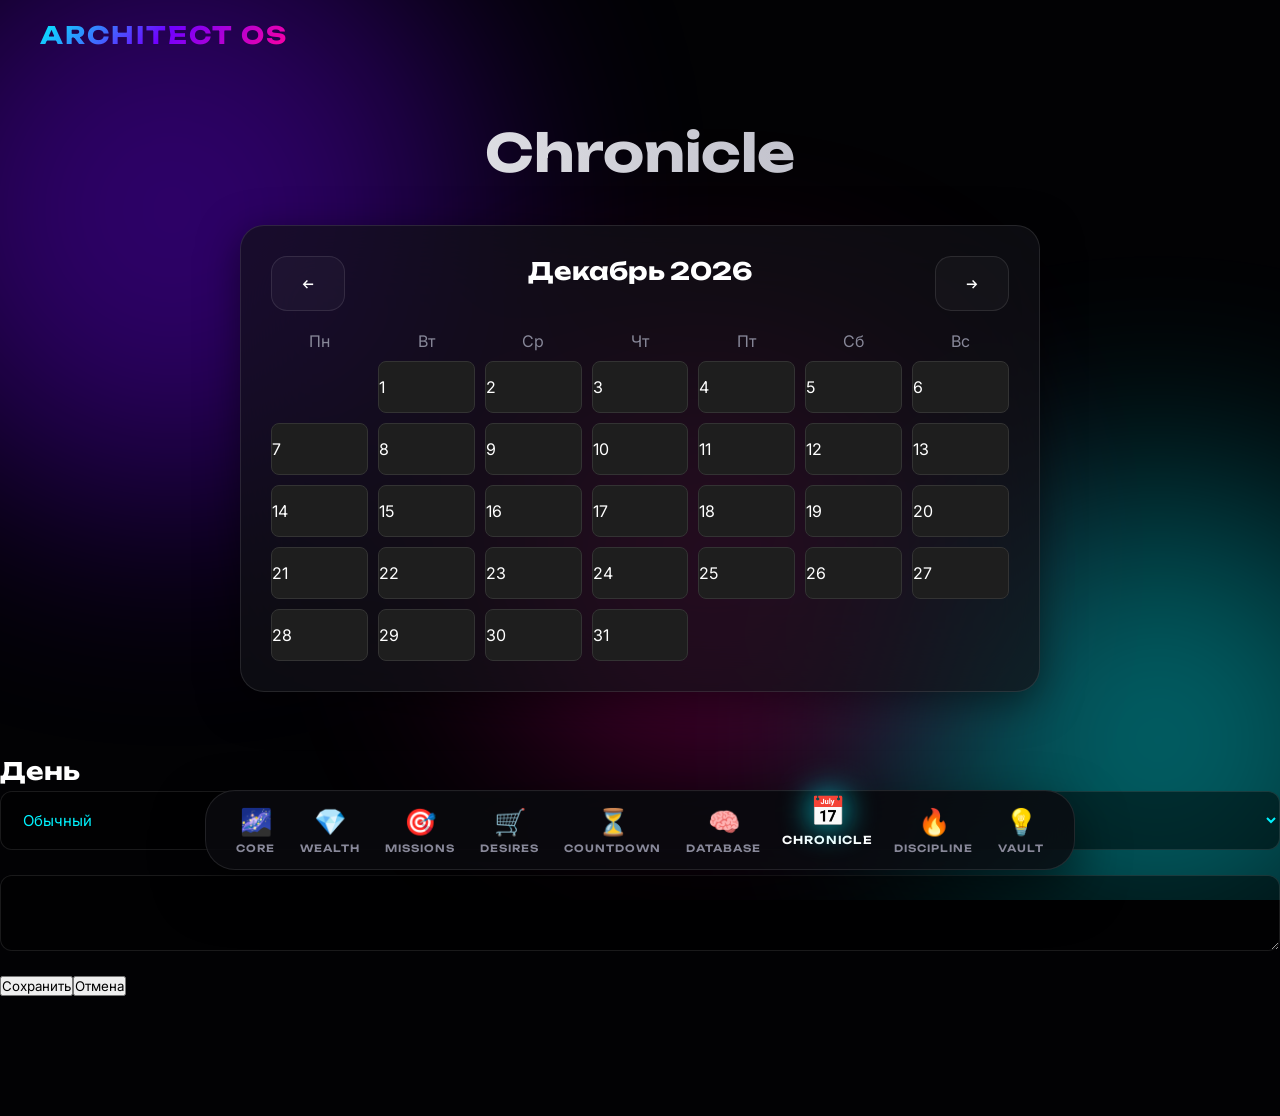
==== commit 3e1a4c67: "Update calendar.html" ====
--- a/calendar.html
+++ b/calendar.html
@@ -2,15 +2,12 @@
 <html lang="ru">
 <head>
     <meta charset="UTF-8">
-    <meta name="viewport" content="width=device-width, initial-scale=1.0">
     <title>Chronicle | Architect OS</title>
     <link rel="stylesheet" href="style.css">
 </head>
 <body>
     <div class="bg-orbs"><div class="orb orb-1"></div><div class="orb orb-2"></div><div class="orb orb-3"></div></div>
-    
     <div class="top-bar"><div class="logo">Architect OS</div></div>
-
     <div class="dock">
         <a href="index.html" class="dock-item"><div class="dock-icon">🌌</div><div class="dock-label">Core</div></a>
         <a href="goals.html" class="dock-item"><div class="dock-icon">💎</div><div class="dock-label">Wealth</div></a>
@@ -22,39 +19,23 @@
         <a href="habits.html" class="dock-item"><div class="dock-icon">🔥</div><div class="dock-label">Discipline</div></a>
         <a href="ideas.html" class="dock-item"><div class="dock-icon">💡</div><div class="dock-label">Vault</div></a>
     </div>
-
     <div class="main-content">
-        <div class="header-center"><h1>Chronicle (Календарь)</h1></div>
+        <div class="header-center"><h1>Chronicle</h1></div>
         <div style="max-width: 800px; margin: 0 auto;">
-            <div class="card" style="text-align: left;">
-                <div style="display: flex; justify-content: space-between; align-items: center; margin-bottom: 20px;">
-                    <button class="btn-primary" style="width: auto; padding: 5px 15px;" onclick="changeMonth(-1)">←</button>
+            <div class="card">
+                <div style="display: flex; justify-content: space-between; margin-bottom: 20px;">
+                    <button class="btn-primary" style="width: auto;" onclick="changeMonth(-1)">←</button>
                     <h2 id="month-year" style="color: #fff;">Месяц</h2>
-                    <button class="btn-primary" style="width: auto; padding: 5px 15px;" onclick="changeMonth(1)">→</button>
+                    <button class="btn-primary" style="width: auto;" onclick="changeMonth(1)">→</button>
                 </div>
-                <div style="display: grid; grid-template-columns: repeat(7, 1fr); gap: 5px; text-align: center;">
-                    <div style="color: var(--text-muted);">Пн</div><div style="color: var(--text-muted);">Вт</div><div style="color: var(--text-muted);">Ср</div><div style="color: var(--text-muted);">Чт</div><div style="color: var(--text-muted);">Пт</div><div style="color: var(--text-muted);">Сб</div><div style="color: var(--text-muted);">Вс</div>
+                <div class="calendar-grid">
+                    <div style="color: var(--text-muted); text-align: center;">Пн</div><div style="color: var(--text-muted); text-align: center;">Вт</div><div style="color: var(--text-muted); text-align: center;">Ср</div><div style="color: var(--text-muted); text-align: center;">Чт</div><div style="color: var(--text-muted); text-align: center;">Пт</div><div style="color: var(--text-muted); text-align: center;">Сб</div><div style="color: var(--text-muted); text-align: center;">Вс</div>
                     <div id="calendar-days" style="display: contents;"></div>
                 </div>
             </div>
         </div>
     </div>
-
-    <div id="day-modal" class="custom-modal">
-        <div class="custom-modal-content">
-            <h2 id="modal-date-title" style="color: var(--neon-cyan); margin-bottom: 15px;">День</h2>
-            <select id="day-status" class="input-field" style="margin-bottom: 15px;">
-                <option value="none">Обычный</option>
-                <option value="success">Успех</option>
-                <option value="fail">Провал</option>
-            </select>
-            <textarea id="day-note" class="input-field" style="height: 80px;" placeholder="Что произошло?"></textarea>
-            <div class="custom-modal-buttons">
-                <button class="custom-modal-btn btn-confirm-delete" onclick="saveDay()" style="background: var(--neon-cyan);">Сохранить</button>
-                <button class="custom-modal-btn btn-cancel-delete" onclick="closeDayModal()">Отмена</button>
-            </div>
-        </div>
-    </div>
+    <div id="day-modal" class="custom-modal"><div class="custom-modal-content"><h2 id="modal-date-title">День</h2><select id="day-status" class="input-field"><option value="none">Обычный</option><option value="success">Успех</option><option value="fail">Провал</option></select><textarea id="day-note" class="input-field"></textarea><div class="custom-modal-buttons"><button class="custom-modal-btn btn-confirm-delete" onclick="saveDay()">Сохранить</button><button class="custom-modal-btn btn-cancel-delete" onclick="closeDayModal()">Отмена</button></div></div></div>
     <script src="calendar.js"></script>
     <script src="effects.js"></script>
 </body>
--- a/style.css
+++ b/style.css
@@ -17,15 +17,11 @@
 h1, h2, h3, .logo, .nav-btn { font-family: 'Unbounded', sans-serif; }
 
 body { 
-    background-color: var(--bg-base); 
-    color: var(--text-main); 
-    min-height: 100vh; 
-    overflow-x: hidden;
-    position: relative;
-    padding-bottom: 100px; /* Отступ снизу для плавающего меню */
+    background-color: var(--bg-base); color: var(--text-main); min-height: 100vh; 
+    overflow-x: hidden; position: relative; padding-bottom: 120px; 
 }
 
-/* --- ФОН (Сферы) --- */
+/* ФОН */
 .bg-orbs { position: fixed; top: 0; left: 0; width: 100%; height: 100%; z-index: -1; overflow: hidden; }
 .orb { position: absolute; border-radius: 50%; filter: blur(120px); opacity: 0.4; animation: float 25s infinite alternate ease-in-out; }
 .orb-1 { width: 600px; height: 600px; background: var(--neon-violet); top: -10%; left: -10%; }
@@ -33,67 +29,70 @@
 .orb-3 { width: 400px; height: 400px; background: var(--neon-magenta); top: 40%; left: 40%; animation-delay: -10s; }
 @keyframes float { 0% { transform: translate(0, 0) scale(1); } 100% { transform: translate(100px, 100px) scale(1.2); } }
 
-/* --- ВЕРХНЯЯ ПАНЕЛЬ (Логотип) --- */
-.top-bar {
-    position: fixed; top: 0; left: 0; width: 100%; padding: 20px 40px;
-    display: flex; justify-content: space-between; align-items: center;
-    z-index: 100; pointer-events: none;
-}
-.logo { 
-    font-size: 24px; font-weight: 700; letter-spacing: 2px;
-    background: var(--gradient-core); -webkit-background-clip: text; -webkit-text-fill-color: transparent;
-    pointer-events: auto; text-transform: uppercase;
-}
+/* ВЕРХНЯЯ ПАНЕЛЬ */
+.top-bar { position: fixed; top: 0; left: 0; width: 100%; padding: 20px 40px; display: flex; justify-content: space-between; align-items: center; z-index: 100; pointer-events: none; }
+.logo { font-size: 24px; font-weight: 700; letter-spacing: 2px; background: var(--gradient-core); -webkit-background-clip: text; -webkit-text-fill-color: transparent; pointer-events: auto; text-transform: uppercase; }
 
-/* --- ПЛАВАЮЩЕЕ НИЖНЕЕ МЕНЮ (Dock) --- */
-.dock {
-    position: fixed; bottom: 30px; left: 50%; transform: translateX(-50%);
-    background: rgba(10, 10, 15, 0.8); backdrop-filter: blur(30px); -webkit-backdrop-filter: blur(30px);
-    border: 1px solid var(--glass-border); border-radius: 30px;
-    padding: 15px 30px; display: flex; gap: 30px; z-index: 1000;
-    box-shadow: 0 20px 50px rgba(0, 0, 0, 0.5), 0 0 30px rgba(0, 243, 255, 0.1);
-}
-.dock-item {
-    display: flex; flex-direction: column; align-items: center; justify-content: center;
-    text-decoration: none; color: var(--text-muted); transition: all 0.3s cubic-bezier(0.175, 0.885, 0.32, 1.275);
-    cursor: pointer; position: relative;
-}
-.dock-icon { font-size: 28px; margin-bottom: 5px; transition: 0.3s; }
-.dock-label { font-size: 11px; font-weight: 600; font-family: 'Unbounded', sans-serif; letter-spacing: 1px; text-transform: uppercase; }
+/* НИЖНЕЕ МЕНЮ (Dock) */
+.dock { position: fixed; bottom: 30px; left: 50%; transform: translateX(-50%); background: rgba(10, 10, 15, 0.8); backdrop-filter: blur(30px); border: 1px solid var(--glass-border); border-radius: 30px; padding: 15px 30px; display: flex; gap: 25px; z-index: 1000; box-shadow: 0 20px 50px rgba(0, 0, 0, 0.5); }
+.dock-item { display: flex; flex-direction: column; align-items: center; text-decoration: none; color: var(--text-muted); transition: all 0.3s cubic-bezier(0.175, 0.885, 0.32, 1.275); cursor: pointer; }
+.dock-icon { font-size: 26px; margin-bottom: 5px; }
+.dock-label { font-size: 10px; font-weight: 600; font-family: 'Unbounded', sans-serif; letter-spacing: 1px; text-transform: uppercase; }
 .dock-item:hover, .dock-item.active { color: #fff; transform: translateY(-10px) scale(1.1); }
 .dock-item:hover .dock-icon, .dock-item.active .dock-icon { filter: drop-shadow(0 0 15px var(--neon-cyan)); }
 
-/* --- КОНТЕНТ --- */
-.main-content { padding: 120px 40px; width: 100%; max-width: 1200px; margin: 0 auto; position: relative; z-index: 5; }
-.header-center { text-align: center; margin-bottom: 60px; }
+/* КОНТЕНТ */
+.main-content { padding: 120px 40px 40px; width: 100%; max-width: 1200px; margin: 0 auto; position: relative; z-index: 5; }
+.header-center { text-align: center; margin-bottom: 40px; }
 .header-center h1 { font-size: 52px; font-weight: 700; background: var(--gradient-text); -webkit-background-clip: text; -webkit-text-fill-color: transparent; }
 
-/* --- КАРТОЧКИ (Стекло) --- */
-.card { 
-    background: var(--panel-bg); backdrop-filter: blur(40px); -webkit-backdrop-filter: blur(40px);
-    border: 1px solid var(--glass-border); border-radius: 24px; padding: 30px; margin-bottom: 24px;
-    transition: all 0.4s cubic-bezier(0.175, 0.885, 0.32, 1.275);
-    box-shadow: 0 10px 40px rgba(0, 0, 0, 0.5); transform-style: preserve-3d;
-}
-.card:hover { border-color: rgba(255, 255, 255, 0.2); box-shadow: 0 20px 50px rgba(0, 0, 0, 0.8), 0 0 30px rgba(112, 0, 255, 0.1); }
+/* ОБЩИЕ КАРТОЧКИ */
+.card { background: var(--panel-bg); backdrop-filter: blur(40px); border: 1px solid var(--glass-border); border-radius: 24px; padding: 30px; margin-bottom: 24px; box-shadow: 0 10px 40px rgba(0, 0, 0, 0.5); }
 
-/* Кнопки и поля */
-.btn-primary {
-    display: inline-flex; justify-content: center; align-items: center;
-    width: 100%; padding: 18px 30px; background: rgba(255,255,255,0.03); color: #fff;
-    border: 1px solid rgba(255,255,255,0.1); border-radius: 16px;
-    cursor: pointer; font-family: 'Unbounded', sans-serif; font-size: 14px; font-weight: 500;
-    transition: all 0.4s ease; position: relative; overflow: hidden; z-index: 1;
-}
-.btn-primary:hover { border-color: transparent; box-shadow: 0 0 30px rgba(0, 243, 255, 0.3); transform: translateY(-3px); background: var(--gradient-core); }
+/* КНОПКИ И ПОЛЯ */
+.btn-primary { display: inline-flex; justify-content: center; align-items: center; width: 100%; padding: 18px 30px; background: rgba(255,255,255,0.03); color: #fff; border: 1px solid rgba(255,255,255,0.1); border-radius: 16px; cursor: pointer; font-family: 'Unbounded', sans-serif; font-size: 14px; transition: 0.4s; }
+.btn-primary:hover { background: var(--gradient-core); border-color: transparent; box-shadow: 0 0 30px rgba(0, 243, 255, 0.3); }
 .input-field { width: 100%; padding: 18px; margin-top: 5px; margin-bottom: 20px; background: rgba(0,0,0,0.5); border: 1px solid rgba(255,255,255,0.1); color: var(--neon-cyan); border-radius: 12px; font-size: 15px; }
-.input-field:focus { outline: none; border-color: var(--neon-cyan); box-shadow: 0 0 20px rgba(0, 243, 255, 0.1); }
+.input-field:focus { outline: none; border-color: var(--neon-cyan); }
 
-/* Модалка */
-.custom-modal { display: none; position: fixed; inset: 0; background: rgba(0, 0, 0, 0.9); z-index: 9999; justify-content: center; align-items: center; backdrop-filter: blur(10px); }
-.custom-modal-content { background: #0a0a0f; padding: 40px; border-radius: 24px; border: 1px solid var(--glass-border); max-width: 450px; width: 90%; text-align: center; }
-.custom-modal h3 { font-size: 24px; margin-bottom: 15px; color: var(--neon-magenta); }
-.custom-modal-buttons { display: flex; gap: 15px; margin-top: 20px; }
-.custom-modal-btn { flex: 1; padding: 16px; border-radius: 12px; cursor: pointer; font-family: 'Unbounded', sans-serif; font-weight: 500; border: none; }
-.btn-confirm-delete { background: var(--neon-magenta); color: white; }
-.btn-cancel-delete { background: rgba(255,255,255,0.1); color: white; }
+/* --- УНИКАЛЬНЫЕ СТИЛИ ДЛЯ КАЖДОГО РАЗДЕЛА --- */
+
+/* 1. WEALTH (Цели) - Карточки с картинками */
+.goal-card { display: flex; gap: 20px; align-items: center; }
+.goal-img { width: 80px; height: 80px; border-radius: 12px; object-fit: cover; border: 1px solid var(--glass-border); }
+.goal-info { flex-grow: 1; }
+.progress-bar { height: 10px; background: rgba(255,255,255,0.1); border-radius: 5px; overflow: hidden; margin-top: 10px; }
+.progress-fill { height: 100%; background: var(--gradient-core); width: 0%; transition: width 1s ease; }
+
+/* 2. MISSIONS (Планы) - Вертикальный таймлайн */
+.timeline { position: relative; padding-left: 30px; }
+.timeline::before { content: ''; position: absolute; left: 0; top: 0; bottom: 0; width: 2px; background: var(--glass-border); }
+.plan-item { position: relative; margin-bottom: 20px; }
+.plan-item::before { content: ''; position: absolute; left: -35px; top: 5px; width: 12px; height: 12px; border-radius: 50%; background: var(--neon-cyan); box-shadow: 0 0 10px var(--neon-cyan); }
+
+/* 3. DESIRES (Хотелки) - Плиточная сетка */
+.wish-grid { display: grid; grid-template-columns: repeat(auto-fill, minmax(300px, 1fr)); gap: 20px; }
+.wish-card { background: linear-gradient(135deg, rgba(255,0,160,0.1), transparent); border: 1px solid rgba(255,0,160,0.3); }
+
+/* 4. COUNTDOWN (Таймер) - Огромный счетчик */
+.timer-display { font-size: 80px; font-weight: 900; font-family: 'Unbounded', sans-serif; text-align: center; background: var(--gradient-core); -webkit-background-clip: text; -webkit-text-fill-color: transparent; margin: 20px 0; }
+
+/* 5. DATABASE (Заметки) - Карточки-стикеры */
+.notes-grid { display: grid; grid-template-columns: repeat(auto-fill, minmax(250px, 1fr)); gap: 20px; }
+.note-card { background: rgba(255, 255, 255, 0.05); border-left: 4px solid var(--neon-violet); padding: 20px; border-radius: 8px; }
+
+/* 6. CHRONICLE (Календарь) - Крупная сетка */
+.calendar-grid { display: grid; grid-template-columns: repeat(7, 1fr); gap: 10px; }
+.cal-day { aspect-ratio: 1; display: flex; align-items: center; justify-content: center; background: rgba(255,255,255,0.02); border: 1px solid var(--glass-border); border-radius: 12px; cursor: pointer; transition: 0.3s; }
+.cal-day:hover { background: rgba(255,255,255,0.1); transform: scale(1.05); }
+
+/* 7. DISCIPLINE (Привычки) - Сетка квадратов */
+.habits-grid { display: flex; flex-direction: column; gap: 15px; }
+.habit-row { display: flex; align-items: center; gap: 15px; background: rgba(0,0,0,0.3); padding: 15px; border-radius: 12px; }
+.habit-days { display: flex; gap: 5px; }
+.habit-box { width: 30px; height: 30px; border-radius: 6px; background: rgba(255,255,255,0.1); cursor: pointer; transition: 0.3s; }
+.habit-box.active { background: var(--neon-cyan); box-shadow: 0 0 10px var(--neon-cyan); }
+
+/* 8. VAULT (Идеи) - Карточки с градиентной рамкой */
+.idea-card { position: relative; padding: 2px; border-radius: 20px; background: var(--glass-border); }
+.idea-inner { background: #050508; padding: 25px; border-radius: 18px; height: 100%; }
